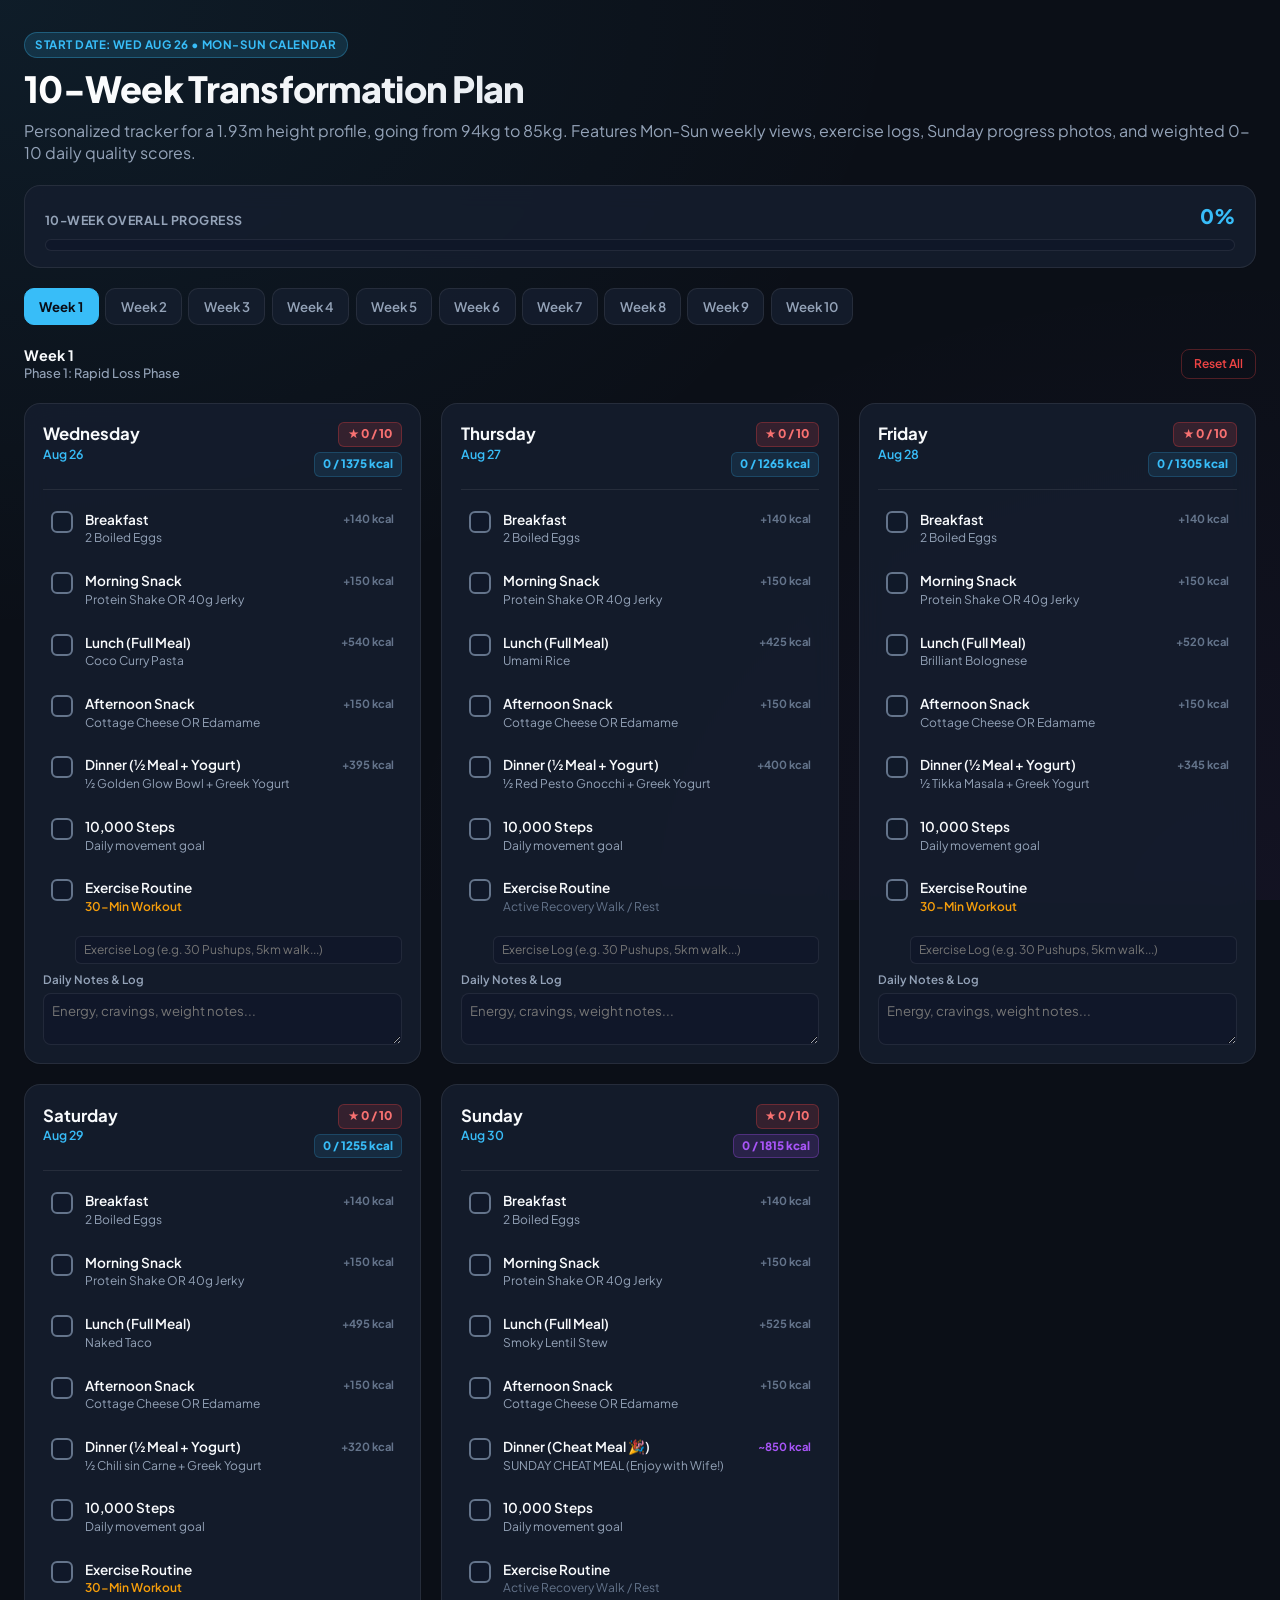
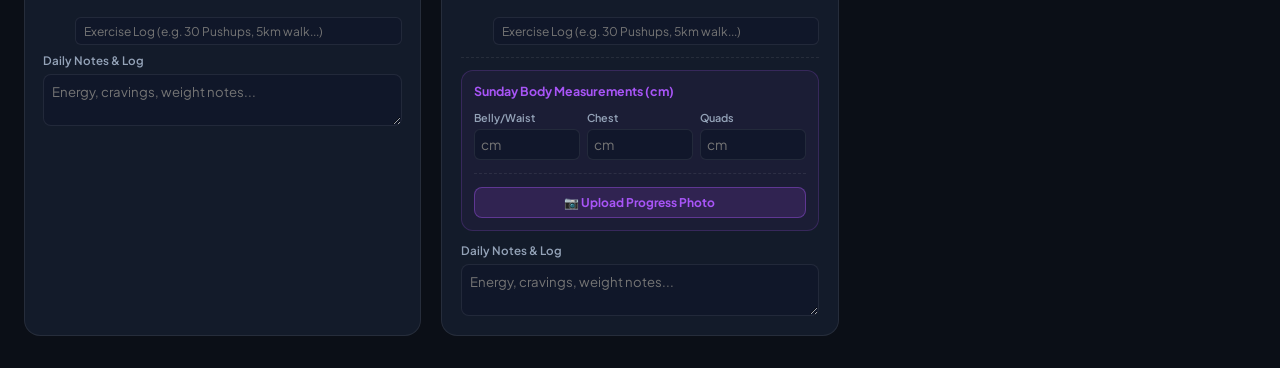
==== index.html @ 67884ec3 "Move height/weight profile from hardcoded copy into meals.json Adds a profile block (height, start w" ====
<!DOCTYPE html>
<html lang="en">
<head>
  <meta charset="UTF-8">
  <meta name="viewport" content="width=device-width, initial-scale=1.0, maximum-scale=1.0, user-scalable=no">
  <meta name="apple-mobile-web-app-capable" content="yes">
  <meta name="apple-mobile-web-app-status-bar-style" content="black-translucent">
  <title>10-Week Transformation Tracker</title>
  <link rel="preconnect" href="https://fonts.googleapis.com">
  <link rel="preconnect" href="https://fonts.gstatic.com" crossorigin>
  <link href="https://fonts.googleapis.com/css2?family=Plus+Jakarta+Sans:wght@400;500;600;700;800&display=swap" rel="stylesheet">
  <link rel="stylesheet" href="styles.css">
</head>
<body>

  <header>
    <div class="brand-badge">Start Date: Wed Aug 26 • Mon-Sun Calendar</div>
    <h1>10-Week Transformation Plan</h1>
    <p class="subtitle" id="app-subtitle">Personalized tracker. Features Mon-Sun weekly views, exercise logs, Sunday progress photos, and weighted 0-10 daily quality scores.</p>
  </header>

  <section class="dashboard-card">
    <div class="progress-header">
      <div class="progress-title">10-Week Overall Progress</div>
      <div class="progress-number" id="overall-percentage">0%</div>
    </div>
    <div class="progress-track">
      <div class="progress-fill" id="overall-bar"></div>
    </div>
  </section>

  <section class="controls-wrapper">
    <div class="week-nav" id="week-buttons-container"></div>
    <div class="action-bar">
      <div class="week-info-tag" id="week-info-title">Week 1 <span>Phase 1: Rapid Loss Phase</span></div>
      <button class="btn-reset" onclick="resetAllData()">Reset All</button>
    </div>
  </section>

  <main class="days-grid" id="days-grid-container"></main>

  <script src="script.js"></script>
</body>
</html>
---- styles.css ----
:root {
  --bg: #0b0f17;
  --card-bg: rgba(22, 30, 46, 0.85);
  --card-border: rgba(255, 255, 255, 0.08);
  --card-border-hover: rgba(56, 189, 248, 0.3);
  --text-main: #f8fafc;
  --text-muted: #94a3b8;
  --text-dim: #64748b;
  --accent: #38bdf8;
  --accent-glow: rgba(56, 189, 248, 0.15);
  --success: #10b981;
  --success-glow: rgba(16, 185, 129, 0.15);
  --warning: #f59e0b;
  --purple: #a855f7;
  --purple-glow: rgba(168, 85, 247, 0.15);
  --font: 'Plus Jakarta Sans', -apple-system, BlinkMacSystemFont, sans-serif;
}

* { 
  box-sizing: border-box; 
  margin: 0; 
  padding: 0; 
  -webkit-tap-highlight-color: transparent; 
}

body {
  background-color: var(--bg);
  background-image: 
    radial-gradient(at 0% 0%, rgba(56, 189, 248, 0.08) 0px, transparent 50%),
    radial-gradient(at 100% 100%, rgba(168, 85, 247, 0.05) 0px, transparent 50%);
  background-attachment: fixed;
  color: var(--text-main);
  font-family: var(--font);
  line-height: 1.4;
  padding: 1rem;
  max-width: 1320px;
  margin: 0 auto;
  min-height: 100vh;
}

header {
  margin-bottom: 1.25rem;
  display: flex;
  flex-direction: column;
  gap: 0.35rem;
}

.brand-badge {
  display: inline-flex;
  align-items: center;
  background: var(--accent-glow);
  border: 1px solid rgba(56, 189, 248, 0.3);
  color: var(--accent);
  padding: 0.25rem 0.65rem;
  border-radius: 9999px;
  font-size: 0.725rem;
  font-weight: 700;
  letter-spacing: 0.04em;
  text-transform: uppercase;
  width: fit-content;
}

h1 {
  font-size: 1.6rem;
  font-weight: 800;
  letter-spacing: -0.02em;
  background: linear-gradient(135deg, #ffffff 0%, #cbd5e1 100%);
  -webkit-background-clip: text;
  -webkit-text-fill-color: transparent;
}

.subtitle { color: var(--text-muted); font-size: 0.85rem; }

.dashboard-card {
  background: var(--card-bg);
  backdrop-filter: blur(12px);
  -webkit-backdrop-filter: blur(12px);
  border: 1px solid var(--card-border);
  border-radius: 16px;
  padding: 1rem 1.25rem;
  margin-bottom: 1.25rem;
}

.progress-header {
  display: flex;
  justify-content: space-between;
  align-items: flex-end;
  margin-bottom: 0.6rem;
}

.progress-title {
  font-size: 0.775rem;
  font-weight: 700;
  color: var(--text-muted);
  text-transform: uppercase;
  letter-spacing: 0.04em;
}

.progress-number { font-size: 1.25rem; font-weight: 800; color: var(--accent); }

.progress-track {
  background: rgba(15, 23, 42, 0.8);
  height: 12px;
  border-radius: 9999px;
  overflow: hidden;
  border: 1px solid var(--card-border);
  padding: 2px;
}

.progress-fill {
  background: linear-gradient(90deg, var(--accent) 0%, var(--success) 100%);
  height: 100%;
  width: 0%;
  border-radius: 9999px;
  transition: width 0.4s cubic-bezier(0.4, 0, 0.2, 1);
}

.controls-wrapper {
  display: flex;
  flex-direction: column;
  gap: 0.85rem;
  margin-bottom: 1.25rem;
}

.week-nav {
  display: flex;
  gap: 0.4rem;
  overflow-x: auto;
  padding-bottom: 0.4rem;
  -webkit-overflow-scrolling: touch;
  scrollbar-width: none;
}

.week-nav::-webkit-scrollbar { display: none; }

.btn-week {
  background: var(--card-bg);
  border: 1px solid var(--card-border);
  color: var(--text-muted);
  padding: 0.55rem 0.9rem;
  border-radius: 10px;
  cursor: pointer;
  font-size: 0.825rem;
  font-weight: 600;
  white-space: nowrap;
  transition: all 0.2s ease;
  font-family: var(--font);
  flex-shrink: 0;
}

.btn-week.active {
  background: var(--accent);
  color: #090d16;
  border-color: var(--accent);
  font-weight: 700;
}

.action-bar {
  display: flex;
  justify-content: space-between;
  align-items: center;
  gap: 0.75rem;
}

.week-info-tag { font-size: 0.9rem; font-weight: 700; color: var(--text-main); }
.week-info-tag span { font-weight: 500; color: var(--text-muted); font-size: 0.8rem; display: block; }

.btn-reset {
  background: transparent;
  border: 1px solid rgba(239, 68, 68, 0.3);
  color: #ef4444;
  padding: 0.4rem 0.75rem;
  border-radius: 8px;
  cursor: pointer;
  font-size: 0.75rem;
  font-weight: 600;
  font-family: var(--font);
  flex-shrink: 0;
}

.days-grid {
  display: grid;
  grid-template-columns: repeat(auto-fill, minmax(320px, 1fr));
  gap: 1.25rem;
}

.day-card {
  background: var(--card-bg);
  backdrop-filter: blur(12px);
  -webkit-backdrop-filter: blur(12px);
  border: 1px solid var(--card-border);
  border-radius: 16px;
  padding: 1.15rem;
  display: flex;
  flex-direction: column;
  justify-content: space-between;
}

.day-card.completed-day {
  border-color: rgba(16, 185, 129, 0.4);
  background: rgba(16, 185, 129, 0.03);
}

.day-header {
  display: flex;
  justify-content: space-between;
  align-items: flex-start;
  padding-bottom: 0.75rem;
  margin-bottom: 0.75rem;
  border-bottom: 1px solid var(--card-border);
}

.day-title { font-size: 1.05rem; font-weight: 700; }
.day-date { font-size: 0.775rem; font-weight: 600; color: var(--accent); }

.header-badges { display: flex; flex-direction: column; align-items: flex-end; gap: 0.3rem; }

.day-badge {
  font-size: 0.7rem;
  font-weight: 700;
  padding: 0.15rem 0.5rem;
  border-radius: 9999px;
  background: rgba(255, 255, 255, 0.05);
  color: var(--text-muted);
  border: 1px solid var(--card-border);
}

.score-pill {
  font-size: 0.75rem;
  font-weight: 800;
  padding: 0.2rem 0.55rem;
  border-radius: 6px;
  display: inline-flex;
  align-items: center;
  gap: 0.25rem;
}

.score-high {
  background: rgba(16, 185, 129, 0.15);
  color: #34d399;
  border: 1px solid rgba(16, 185, 129, 0.3);
}

.score-mid {
  background: rgba(245, 158, 11, 0.15);
  color: #fbbf24;
  border: 1px solid rgba(245, 158, 11, 0.3);
}

.score-low {
  background: rgba(239, 68, 68, 0.15);
  color: #f87171;
  border: 1px solid rgba(239, 68, 68, 0.3);
}

.calorie-pill {
  font-size: 0.725rem;
  font-weight: 800;
  padding: 0.2rem 0.5rem;
  border-radius: 6px;
  background: rgba(56, 189, 248, 0.1);
  color: var(--accent);
  border: 1px solid rgba(56, 189, 248, 0.2);
}

.calorie-pill.cheat {
  background: var(--purple-glow);
  color: var(--purple);
  border-color: rgba(168, 85, 247, 0.3);
}

.checklist { display: flex; flex-direction: column; gap: 0.5rem; }

.check-item {
  display: flex;
  align-items: flex-start;
  gap: 0.75rem;
  padding: 0.5rem;
  border-radius: 10px;
  cursor: pointer;
  min-height: 44px;
}

.check-item:active { background: rgba(255, 255, 255, 0.05); }

.checkbox-custom {
  position: relative;
  width: 22px;
  height: 22px;
  border: 2px solid var(--text-dim);
  border-radius: 6px;
  background: rgba(15, 23, 42, 0.6);
  cursor: pointer;
  margin-top: 1px;
  flex-shrink: 0;
  display: flex;
  align-items: center;
  justify-content: center;
}

.check-item input[type="checkbox"] { position: absolute; opacity: 0; cursor: pointer; height: 0; width: 0; }

.check-item input[type="checkbox"]:checked ~ .checkbox-custom {
  background: var(--success);
  border-color: var(--success);
}

.checkbox-custom::after {
  content: "";
  position: absolute;
  display: none;
  width: 5px;
  height: 9px;
  border: solid #0b0f17;
  border-width: 0 2.5px 2.5px 0;
  transform: rotate(45deg);
  margin-bottom: 2px;
}

.check-item input[type="checkbox"]:checked ~ .checkbox-custom::after { display: block; }
.item-content { flex-grow: 1; }

.item-title {
  font-size: 0.85rem;
  font-weight: 600;
  color: var(--text-main);
  display: flex;
  justify-content: space-between;
  align-items: center;
}

.item-cal { font-size: 0.7rem; color: var(--text-dim); font-weight: 700; }

.check-item input[type="checkbox"]:checked ~ .item-content .item-title {
  color: var(--text-dim);
  text-decoration: line-through;
}

.item-desc { font-size: 0.75rem; color: var(--text-muted); display: block; margin-top: 0.1rem; }

.exercise-comment-box {
  margin-top: 0.25rem;
  margin-left: 2rem;
}

.exercise-comment-box input {
  background: rgba(15, 23, 42, 0.6);
  border: 1px solid var(--card-border);
  border-radius: 6px;
  padding: 0.35rem 0.5rem;
  color: var(--text-main);
  font-size: 0.75rem;
  font-family: var(--font);
  outline: none;
  width: 100%;
}

.exercise-comment-box input:focus { border-color: var(--warning); }

.section-divider { margin: 0.75rem 0; border-top: 1px dashed var(--card-border); }

.sunday-box {
  background: rgba(168, 85, 247, 0.05);
  border: 1px solid rgba(168, 85, 247, 0.2);
  border-radius: 12px;
  padding: 0.75rem;
  margin-bottom: 0.75rem;
  display: flex;
  flex-direction: column;
  gap: 0.6rem;
}

.box-title { font-size: 0.775rem; font-weight: 700; color: var(--purple); }

.measure-grid { display: grid; grid-template-columns: repeat(3, 1fr); gap: 0.4rem; }
.measure-field { display: flex; flex-direction: column; gap: 0.2rem; }
.measure-field label { font-size: 0.675rem; font-weight: 600; color: var(--text-muted); }
.measure-field input {
  background: rgba(15, 23, 42, 0.8);
  border: 1px solid var(--card-border);
  border-radius: 6px;
  padding: 0.4rem;
  color: var(--text-main);
  font-size: 0.85rem;
  font-family: var(--font);
  outline: none;
  width: 100%;
}

.photo-upload-zone {
  display: flex;
  flex-direction: column;
  align-items: center;
  gap: 0.5rem;
}

.photo-preview {
  width: 100%;
  max-height: 180px;
  object-fit: cover;
  border-radius: 8px;
  border: 1px solid var(--card-border);
}

.btn-photo {
  background: rgba(168, 85, 247, 0.15);
  border: 1px solid rgba(168, 85, 247, 0.4);
  color: var(--purple);
  padding: 0.45rem 0.85rem;
  border-radius: 8px;
  font-size: 0.75rem;
  font-weight: 700;
  cursor: pointer;
  display: inline-flex;
  align-items: center;
  gap: 0.4rem;
  font-family: var(--font);
  width: 100%;
  justify-content: center;
}

.btn-remove-photo {
  background: transparent;
  border: none;
  color: #ef4444;
  font-size: 0.7rem;
  cursor: pointer;
  text-decoration: underline;
}

.notes-box { display: flex; flex-direction: column; gap: 0.3rem; margin-top: 0.5rem; }
.notes-box label { font-size: 0.725rem; font-weight: 600; color: var(--text-muted); }
.notes-box textarea {
  background: rgba(15, 23, 42, 0.6);
  border: 1px solid var(--card-border);
  border-radius: 8px;
  padding: 0.5rem;
  color: var(--text-main);
  font-size: 0.825rem;
  font-family: var(--font);
  resize: vertical;
  min-height: 52px;
  outline: none;
}

.workout-tag { color: var(--warning); font-weight: 600; }
.rest-tag { color: var(--text-dim); }
.cheat-tag { color: var(--purple); font-weight: 700; }

@media (min-width: 768px) {
  body { padding: 2rem 1.5rem; }
  h1 { font-size: 2.25rem; }
  .subtitle { font-size: 1rem; }
}
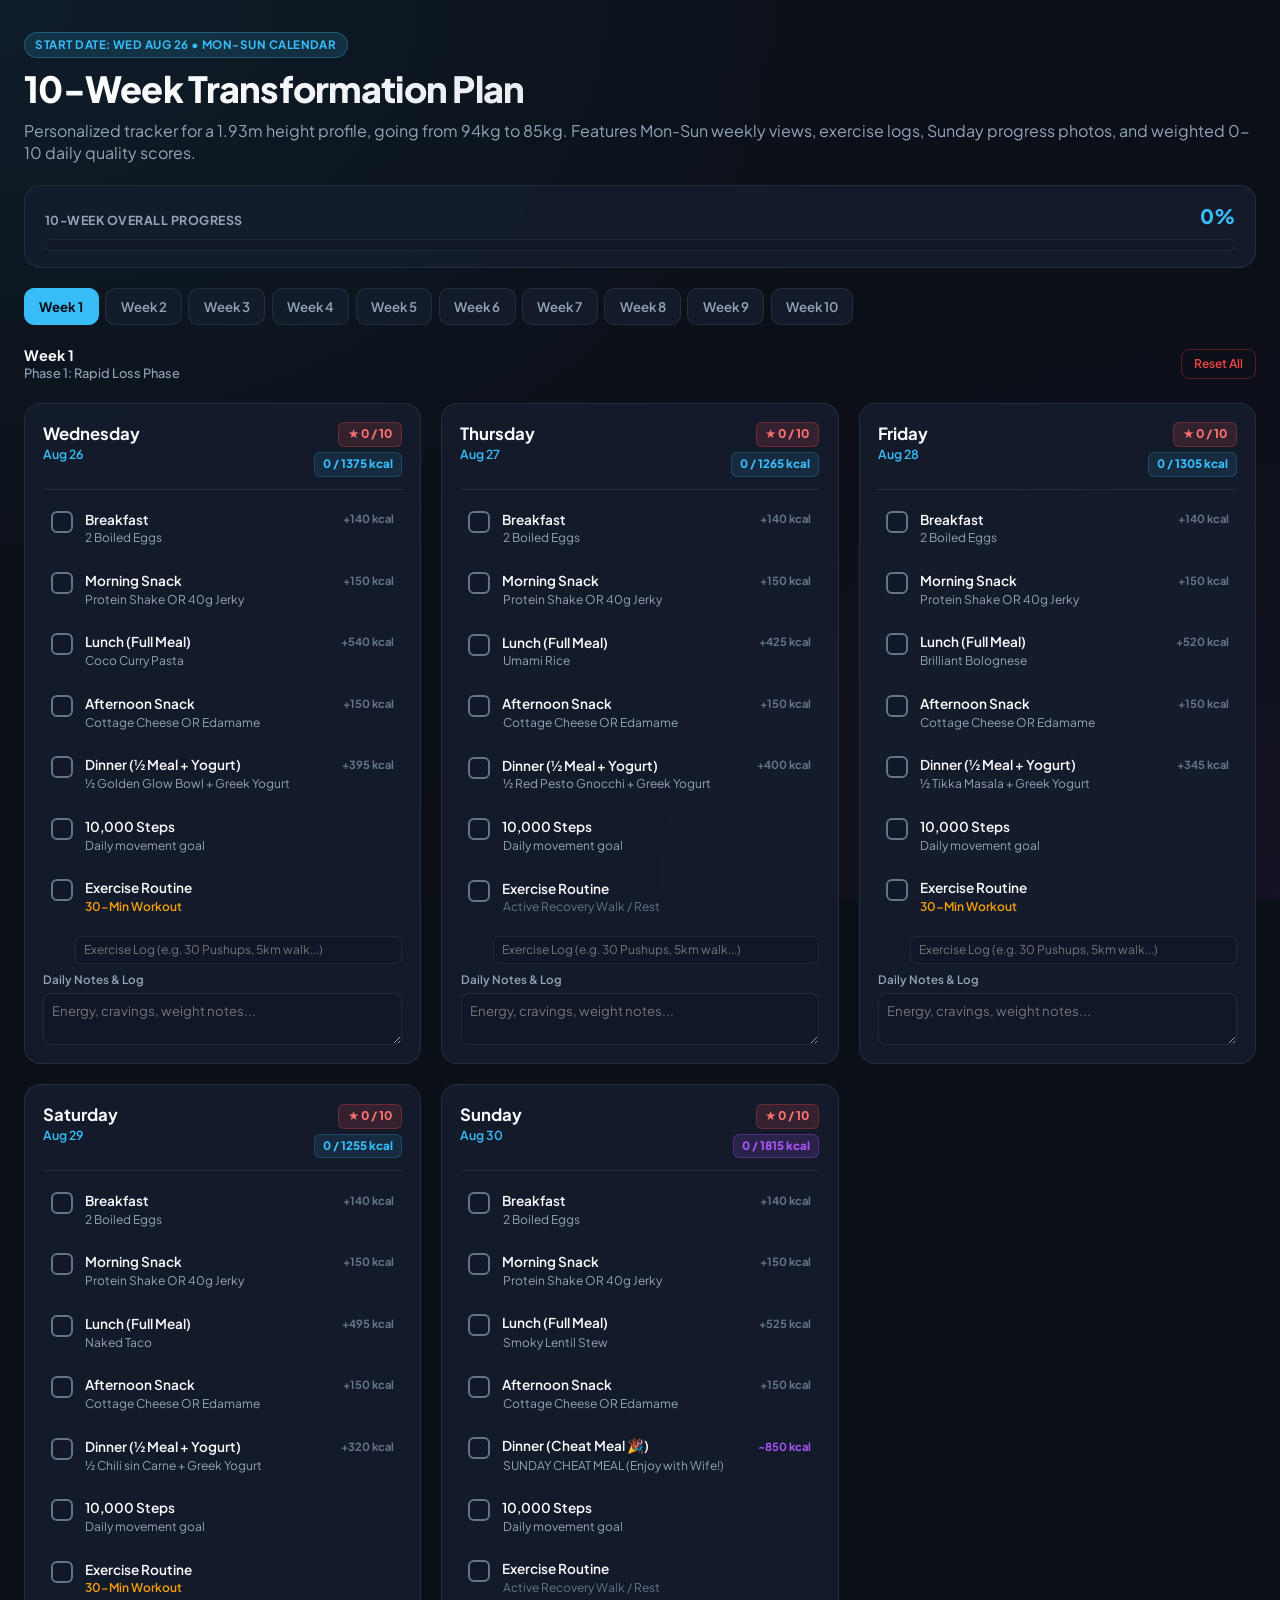
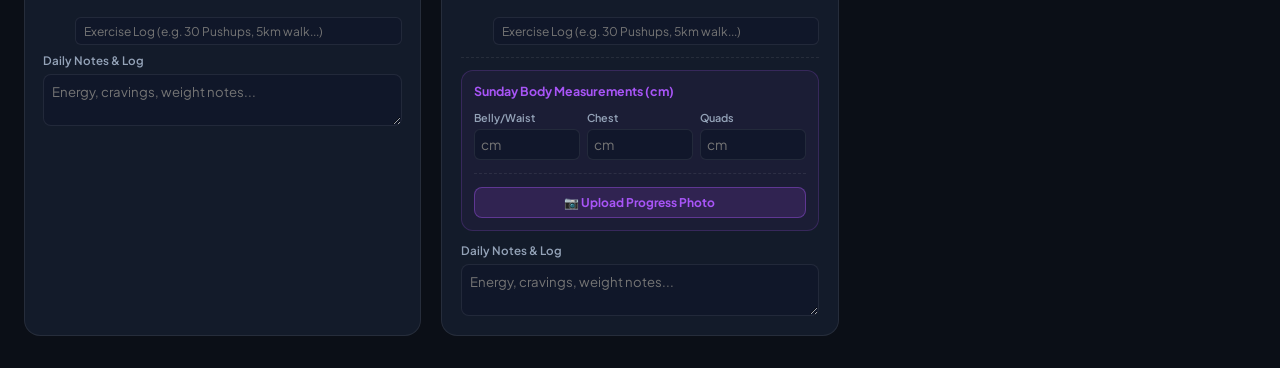
==== commit a7b8a1ad: "Fix daily score cap, silent photo-upload failures, and a11y gaps Daily score: calorie scoring compar" ====
--- a/index.html
+++ b/index.html
@@ -2,7 +2,7 @@
 <html lang="en">
 <head>
   <meta charset="UTF-8">
-  <meta name="viewport" content="width=device-width, initial-scale=1.0, maximum-scale=1.0, user-scalable=no">
+  <meta name="viewport" content="width=device-width, initial-scale=1.0">
   <meta name="apple-mobile-web-app-capable" content="yes">
   <meta name="apple-mobile-web-app-status-bar-style" content="black-translucent">
   <title>10-Week Transformation Tracker</title>
--- a/styles.css
+++ b/styles.css
@@ -215,16 +215,6 @@
 
 .header-badges { display: flex; flex-direction: column; align-items: flex-end; gap: 0.3rem; }
 
-.day-badge {
-  font-size: 0.7rem;
-  font-weight: 700;
-  padding: 0.15rem 0.5rem;
-  border-radius: 9999px;
-  background: rgba(255, 255, 255, 0.05);
-  color: var(--text-muted);
-  border: 1px solid var(--card-border);
-}
-
 .score-pill {
   font-size: 0.75rem;
   font-weight: 800;
@@ -303,6 +293,11 @@
 .check-item input[type="checkbox"]:checked ~ .checkbox-custom {
   background: var(--success);
   border-color: var(--success);
+}
+
+.check-item input[type="checkbox"]:focus-visible ~ .checkbox-custom {
+  outline: 2px solid var(--accent);
+  outline-offset: 2px;
 }
 
 .checkbox-custom::after {
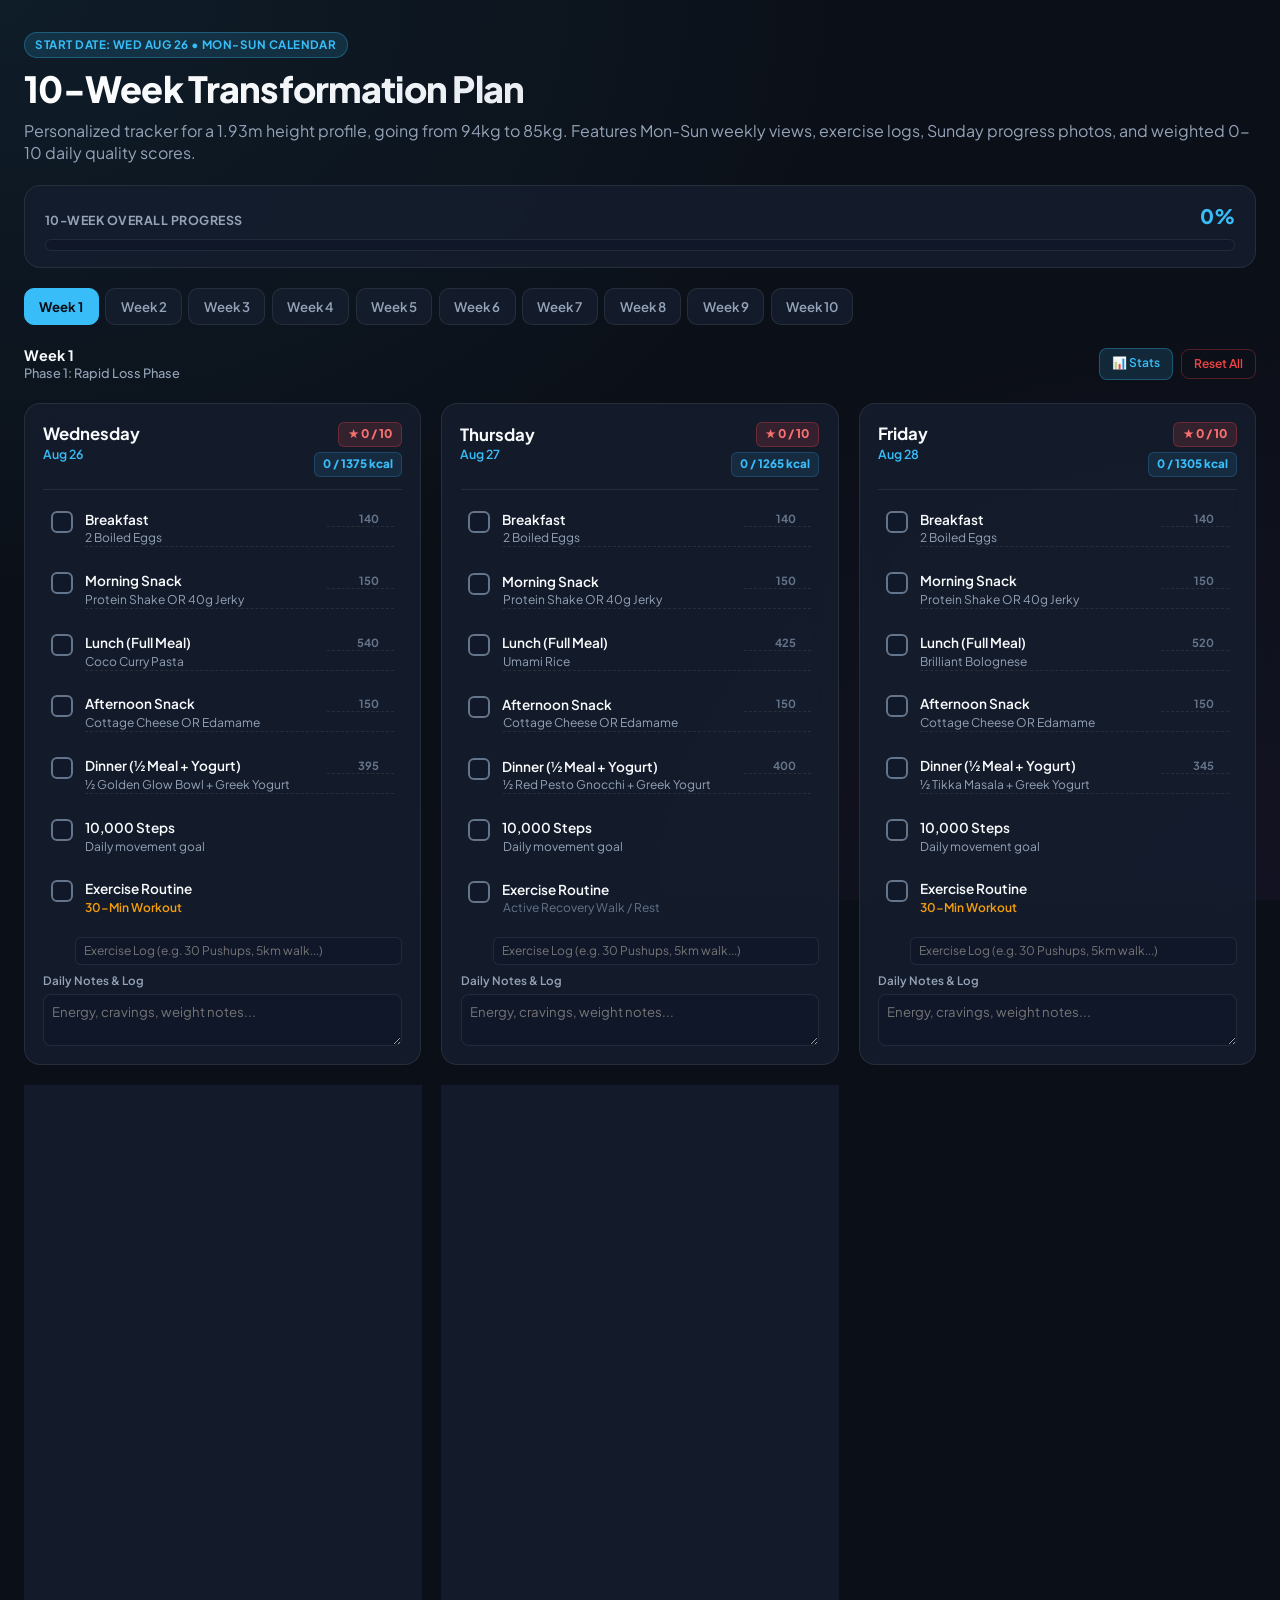
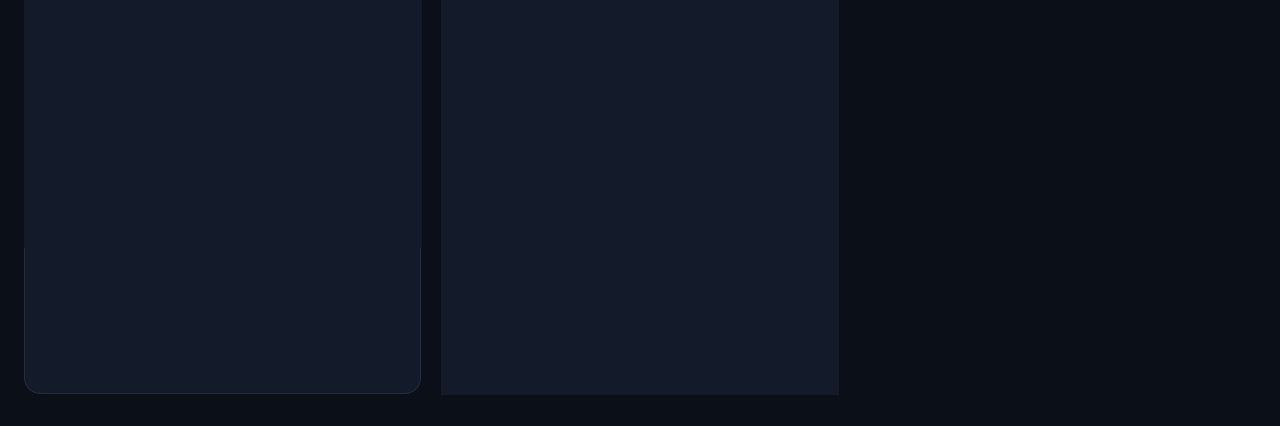
==== commit a99225bc: "Add a stats & charts page, weight tracking, and shared data logic Adds stats.html/stats.js, a dedica" ====
--- a/index.html
+++ b/index.html
@@ -33,12 +33,16 @@
     <div class="week-nav" id="week-buttons-container"></div>
     <div class="action-bar">
       <div class="week-info-tag" id="week-info-title">Week 1 <span>Phase 1: Rapid Loss Phase</span></div>
-      <button class="btn-reset" onclick="resetAllData()">Reset All</button>
+      <div class="action-bar-buttons">
+        <a class="btn-stats" href="stats.html">📊 Stats</a>
+        <button class="btn-reset" onclick="resetAllData()">Reset All</button>
+      </div>
     </div>
   </section>
 
   <main class="days-grid" id="days-grid-container"></main>
 
+  <script src="shared.js"></script>
   <script src="script.js"></script>
 </body>
 </html>
--- a/styles.css
+++ b/styles.css
@@ -165,6 +165,24 @@
 .week-info-tag { font-size: 0.9rem; font-weight: 700; color: var(--text-main); }
 .week-info-tag span { font-weight: 500; color: var(--text-muted); font-size: 0.8rem; display: block; }
 
+.action-bar-buttons { display: flex; align-items: center; gap: 0.5rem; flex-shrink: 0; }
+
+.btn-stats {
+  background: var(--accent-glow);
+  border: 1px solid rgba(56, 189, 248, 0.3);
+  color: var(--accent);
+  padding: 0.4rem 0.75rem;
+  border-radius: 8px;
+  cursor: pointer;
+  font-size: 0.75rem;
+  font-weight: 600;
+  font-family: var(--font);
+  text-decoration: none;
+  display: inline-flex;
+  align-items: center;
+  gap: 0.3rem;
+}
+
 .btn-reset {
   background: transparent;
   border: 1px solid rgba(239, 68, 68, 0.3);
@@ -333,6 +351,43 @@
 
 .item-desc { font-size: 0.75rem; color: var(--text-muted); display: block; margin-top: 0.1rem; }
 
+.item-cal-input,
+.item-desc-input {
+  background: transparent;
+  border: none;
+  border-bottom: 1px dashed var(--card-border);
+  color: inherit;
+  font-family: var(--font);
+  padding: 0 0 1px 0;
+  outline: none;
+  border-radius: 0;
+}
+
+.item-cal-input:focus,
+.item-desc-input:focus {
+  border-bottom-color: var(--accent);
+}
+
+.item-cal-input {
+  width: 4.2rem;
+  flex-shrink: 0;
+  text-align: right;
+  font-size: 0.7rem;
+  font-weight: 700;
+  color: var(--text-dim);
+  -moz-appearance: textfield;
+}
+
+.item-cal-input.cheat-tag { color: var(--purple); }
+
+.item-desc-input {
+  display: block;
+  width: 100%;
+  font-size: 0.75rem;
+  color: var(--text-muted);
+  margin-top: 0.1rem;
+}
+
 .exercise-comment-box {
   margin-top: 0.25rem;
   margin-left: 2rem;
@@ -367,7 +422,7 @@
 
 .box-title { font-size: 0.775rem; font-weight: 700; color: var(--purple); }
 
-.measure-grid { display: grid; grid-template-columns: repeat(3, 1fr); gap: 0.4rem; }
+.measure-grid { display: grid; grid-template-columns: repeat(2, 1fr); gap: 0.4rem; }
 .measure-field { display: flex; flex-direction: column; gap: 0.2rem; }
 .measure-field label { font-size: 0.675rem; font-weight: 600; color: var(--text-muted); }
 .measure-field input {
@@ -442,8 +497,117 @@
 .rest-tag { color: var(--text-dim); }
 .cheat-tag { color: var(--purple); font-weight: 700; }
 
+/* --- Stats page --- */
+
+.btn-back {
+  display: inline-flex;
+  align-items: center;
+  gap: 0.35rem;
+  color: var(--text-muted);
+  text-decoration: none;
+  font-size: 0.8rem;
+  font-weight: 600;
+  margin-bottom: 0.75rem;
+}
+
+.btn-back:hover { color: var(--accent); }
+
+.stats-grid {
+  display: grid;
+  grid-template-columns: repeat(auto-fit, minmax(150px, 1fr));
+  gap: 0.85rem;
+  margin-bottom: 1.25rem;
+}
+
+.stat-card {
+  background: var(--card-bg);
+  backdrop-filter: blur(12px);
+  -webkit-backdrop-filter: blur(12px);
+  border: 1px solid var(--card-border);
+  border-radius: 14px;
+  padding: 0.9rem 1rem;
+}
+
+.stat-label {
+  font-size: 0.7rem;
+  font-weight: 700;
+  color: var(--text-muted);
+  text-transform: uppercase;
+  letter-spacing: 0.04em;
+  margin-bottom: 0.35rem;
+}
+
+.stat-value { font-size: 1.5rem; font-weight: 800; color: var(--text-main); line-height: 1.1; }
+.stat-value.accent { color: var(--accent); }
+.stat-value.success { color: var(--success); }
+.stat-value.purple { color: var(--purple); }
+.stat-value.warning { color: var(--warning); }
+
+.stat-sub { font-size: 0.75rem; color: var(--text-dim); margin-top: 0.25rem; }
+
+.charts-grid {
+  display: grid;
+  grid-template-columns: 1fr;
+  gap: 1.25rem;
+  margin-bottom: 1.25rem;
+}
+
+.chart-card {
+  background: var(--card-bg);
+  backdrop-filter: blur(12px);
+  -webkit-backdrop-filter: blur(12px);
+  border: 1px solid var(--card-border);
+  border-radius: 16px;
+  padding: 1.15rem;
+}
+
+.chart-card-title {
+  font-size: 0.9rem;
+  font-weight: 700;
+  color: var(--text-main);
+  margin-bottom: 0.15rem;
+}
+
+.chart-card-subtitle {
+  font-size: 0.75rem;
+  color: var(--text-muted);
+  margin-bottom: 0.9rem;
+}
+
+.chart-canvas-wrap { position: relative; height: 260px; }
+
+.empty-state {
+  color: var(--text-dim);
+  font-size: 0.8rem;
+  text-align: center;
+  padding: 2rem 1rem;
+}
+
+.photo-timeline {
+  display: flex;
+  gap: 0.6rem;
+  overflow-x: auto;
+  padding-bottom: 0.4rem;
+  -webkit-overflow-scrolling: touch;
+}
+
+.photo-timeline-item { flex-shrink: 0; width: 110px; text-align: center; }
+
+.photo-timeline-item img {
+  width: 110px;
+  height: 130px;
+  object-fit: cover;
+  border-radius: 10px;
+  border: 1px solid var(--card-border);
+  display: block;
+}
+
+.photo-timeline-caption { font-size: 0.7rem; color: var(--text-muted); margin-top: 0.3rem; }
+
 @media (min-width: 768px) {
   body { padding: 2rem 1.5rem; }
   h1 { font-size: 2.25rem; }
   .subtitle { font-size: 1rem; }
+  .charts-grid { grid-template-columns: repeat(2, 1fr); }
+  .charts-grid .chart-card.full-width { grid-column: 1 / -1; }
 }
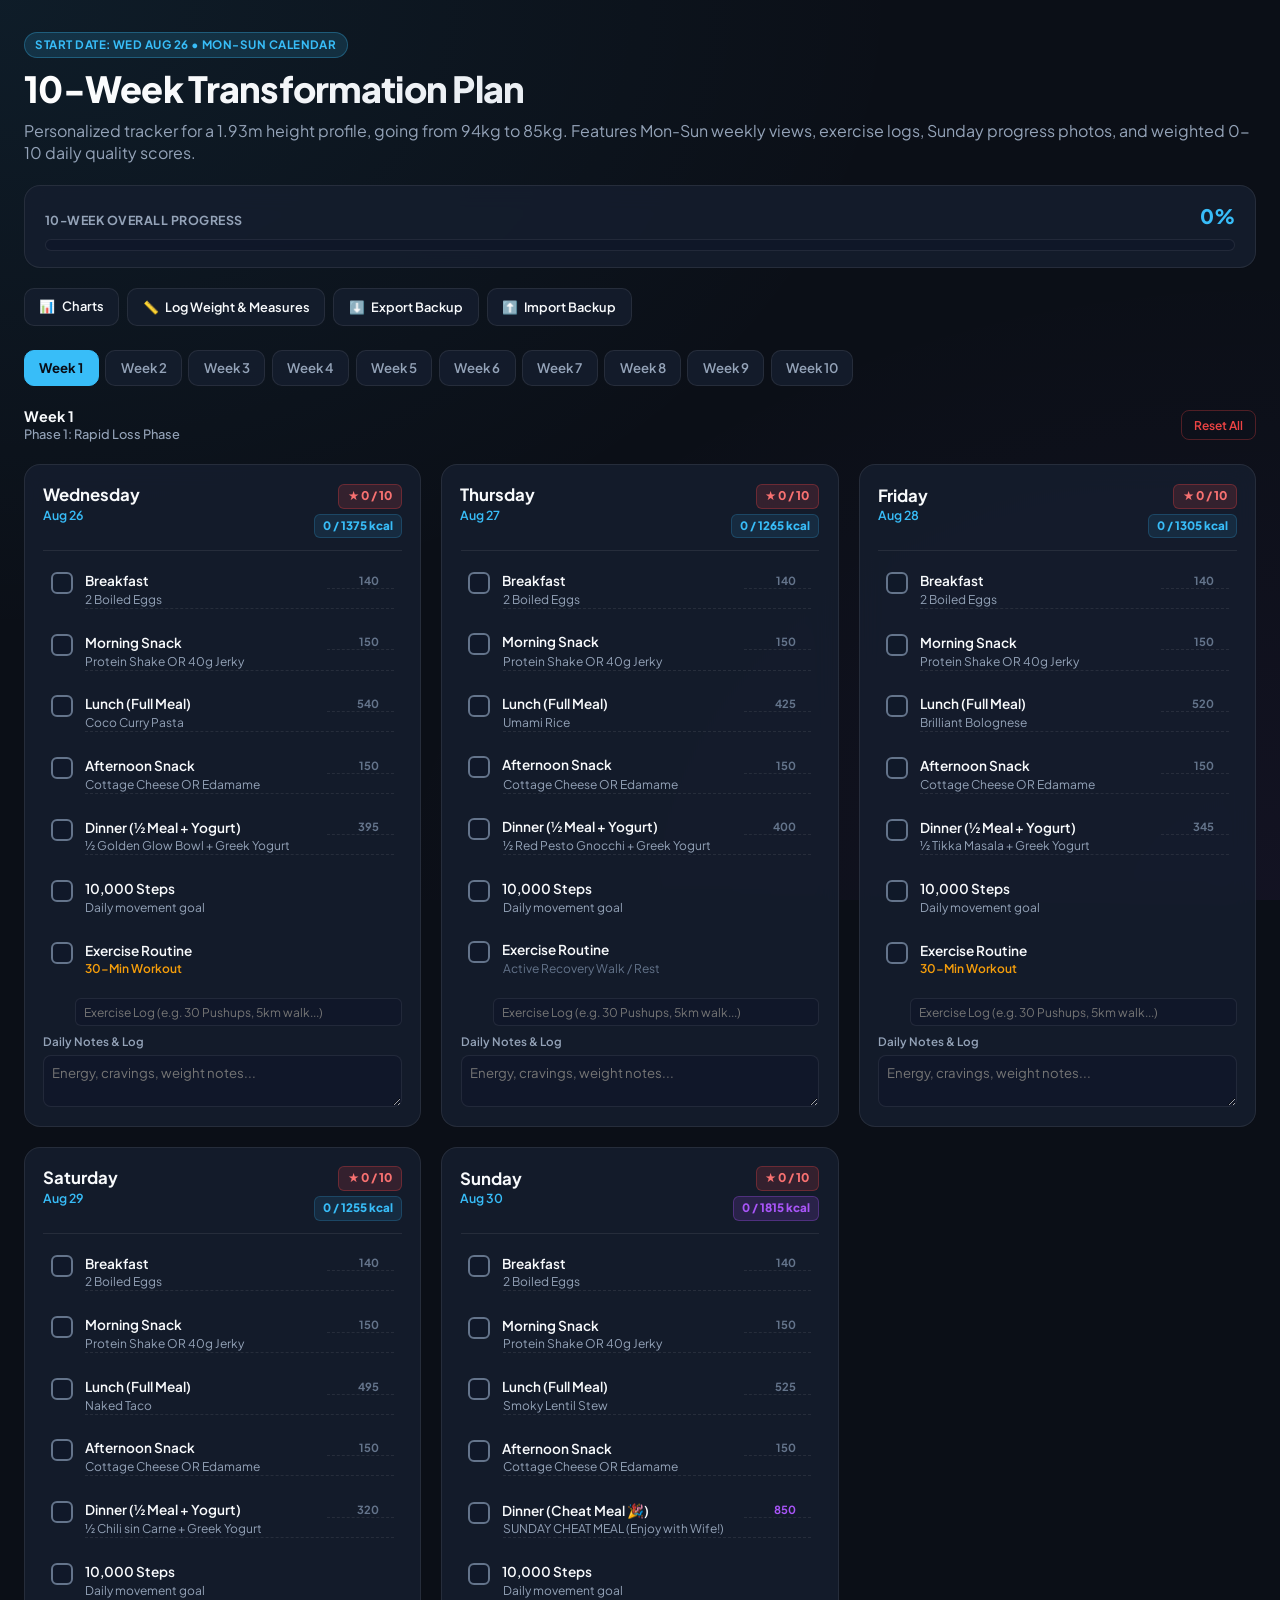
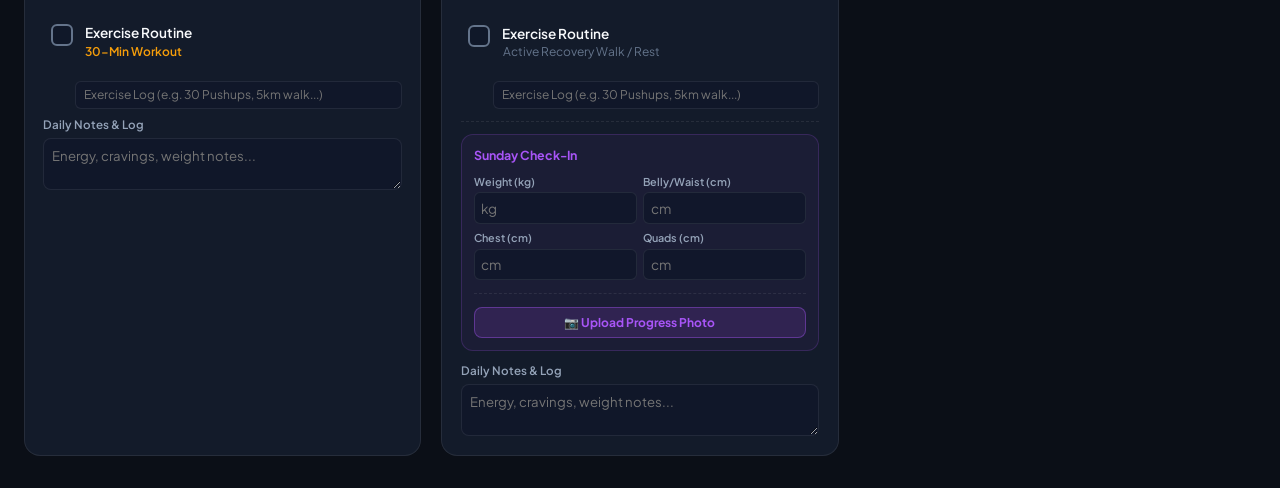
==== commit b6f01995: "Add backup export/import, quick actions, and confirm modals Adds a reusable in-app modal system (con" ====
--- a/index.html
+++ b/index.html
@@ -29,19 +29,28 @@
     </div>
   </section>
 
+  <section class="quick-actions">
+    <a class="qa-btn" href="stats.html">📊<span>Charts</span></a>
+    <button class="qa-btn" onclick="openLogEntryModal()">📏<span>Log Weight & Measures</span></button>
+    <button class="qa-btn" onclick="exportData()">⬇️<span>Export Backup</span></button>
+    <button class="qa-btn" onclick="triggerImport()">⬆️<span>Import Backup</span></button>
+    <input type="file" id="import-file-input" accept="application/json" style="display:none" onchange="onImportFileSelected(this)">
+  </section>
+
   <section class="controls-wrapper">
     <div class="week-nav" id="week-buttons-container"></div>
     <div class="action-bar">
       <div class="week-info-tag" id="week-info-title">Week 1 <span>Phase 1: Rapid Loss Phase</span></div>
-      <div class="action-bar-buttons">
-        <a class="btn-stats" href="stats.html">📊 Stats</a>
-        <button class="btn-reset" onclick="resetAllData()">Reset All</button>
-      </div>
+      <button class="btn-reset" onclick="resetAllData()">Reset All</button>
     </div>
   </section>
 
   <main class="days-grid" id="days-grid-container"></main>
 
+  <div class="modal-overlay" id="modal-overlay" hidden onclick="if(event.target===this) closeModal()">
+    <div class="modal-box" id="modal-box"></div>
+  </div>
+
   <script src="shared.js"></script>
   <script src="script.js"></script>
 </body>
--- a/styles.css
+++ b/styles.css
@@ -115,6 +115,38 @@
   transition: width 0.4s cubic-bezier(0.4, 0, 0.2, 1);
 }
 
+.quick-actions {
+  display: flex;
+  gap: 0.5rem;
+  overflow-x: auto;
+  padding-bottom: 0.25rem;
+  margin-bottom: 1.25rem;
+  -webkit-overflow-scrolling: touch;
+  scrollbar-width: none;
+}
+
+.quick-actions::-webkit-scrollbar { display: none; }
+
+.qa-btn {
+  display: inline-flex;
+  align-items: center;
+  gap: 0.4rem;
+  background: var(--card-bg);
+  border: 1px solid var(--card-border);
+  color: var(--text-main);
+  padding: 0.55rem 0.9rem;
+  border-radius: 10px;
+  font-size: 0.8rem;
+  font-weight: 600;
+  font-family: var(--font);
+  cursor: pointer;
+  text-decoration: none;
+  white-space: nowrap;
+  flex-shrink: 0;
+}
+
+.qa-btn:hover { border-color: var(--card-border-hover); }
+
 .controls-wrapper {
   display: flex;
   flex-direction: column;
@@ -164,24 +196,6 @@
 
 .week-info-tag { font-size: 0.9rem; font-weight: 700; color: var(--text-main); }
 .week-info-tag span { font-weight: 500; color: var(--text-muted); font-size: 0.8rem; display: block; }
-
-.action-bar-buttons { display: flex; align-items: center; gap: 0.5rem; flex-shrink: 0; }
-
-.btn-stats {
-  background: var(--accent-glow);
-  border: 1px solid rgba(56, 189, 248, 0.3);
-  color: var(--accent);
-  padding: 0.4rem 0.75rem;
-  border-radius: 8px;
-  cursor: pointer;
-  font-size: 0.75rem;
-  font-weight: 600;
-  font-family: var(--font);
-  text-decoration: none;
-  display: inline-flex;
-  align-items: center;
-  gap: 0.3rem;
-}
 
 .btn-reset {
   background: transparent;
@@ -604,6 +618,84 @@
 
 .photo-timeline-caption { font-size: 0.7rem; color: var(--text-muted); margin-top: 0.3rem; }
 
+/* --- Modal --- */
+
+.modal-overlay {
+  position: fixed;
+  inset: 0;
+  background: rgba(0, 0, 0, 0.6);
+  backdrop-filter: blur(4px);
+  -webkit-backdrop-filter: blur(4px);
+  display: flex;
+  align-items: center;
+  justify-content: center;
+  padding: 1rem;
+  z-index: 1000;
+}
+
+.modal-overlay[hidden] { display: none; }
+
+.modal-box {
+  background: var(--card-bg);
+  backdrop-filter: blur(12px);
+  -webkit-backdrop-filter: blur(12px);
+  border: 1px solid var(--card-border);
+  border-radius: 16px;
+  padding: 1.25rem;
+  width: 100%;
+  max-width: 420px;
+  max-height: 90vh;
+  overflow-y: auto;
+}
+
+.modal-title { font-size: 1.05rem; font-weight: 800; margin-bottom: 0.5rem; }
+.modal-message { font-size: 0.85rem; color: var(--text-muted); line-height: 1.5; margin-bottom: 1rem; }
+
+.modal-field-row { display: grid; grid-template-columns: 1fr 1fr; gap: 0.6rem; margin-bottom: 0.75rem; }
+.modal-field { display: flex; flex-direction: column; gap: 0.3rem; }
+.modal-field label { font-size: 0.7rem; font-weight: 600; color: var(--text-muted); }
+
+.modal-field input,
+.modal-field select {
+  background: rgba(15, 23, 42, 0.8);
+  border: 1px solid var(--card-border);
+  border-radius: 8px;
+  padding: 0.5rem 0.6rem;
+  color: var(--text-main);
+  font-size: 0.85rem;
+  font-family: var(--font);
+  outline: none;
+  width: 100%;
+}
+
+.modal-actions { display: flex; justify-content: flex-end; gap: 0.6rem; margin-top: 1rem; }
+
+.btn-modal-cancel {
+  background: transparent;
+  border: 1px solid var(--card-border);
+  color: var(--text-muted);
+  padding: 0.5rem 1rem;
+  border-radius: 8px;
+  cursor: pointer;
+  font-weight: 600;
+  font-family: var(--font);
+  font-size: 0.85rem;
+}
+
+.btn-modal-confirm {
+  background: var(--accent);
+  border: none;
+  color: #090d16;
+  padding: 0.5rem 1rem;
+  border-radius: 8px;
+  cursor: pointer;
+  font-weight: 700;
+  font-family: var(--font);
+  font-size: 0.85rem;
+}
+
+.btn-modal-confirm.btn-modal-danger { background: #ef4444; color: #fff; }
+
 @media (min-width: 768px) {
   body { padding: 2rem 1.5rem; }
   h1 { font-size: 2.25rem; }
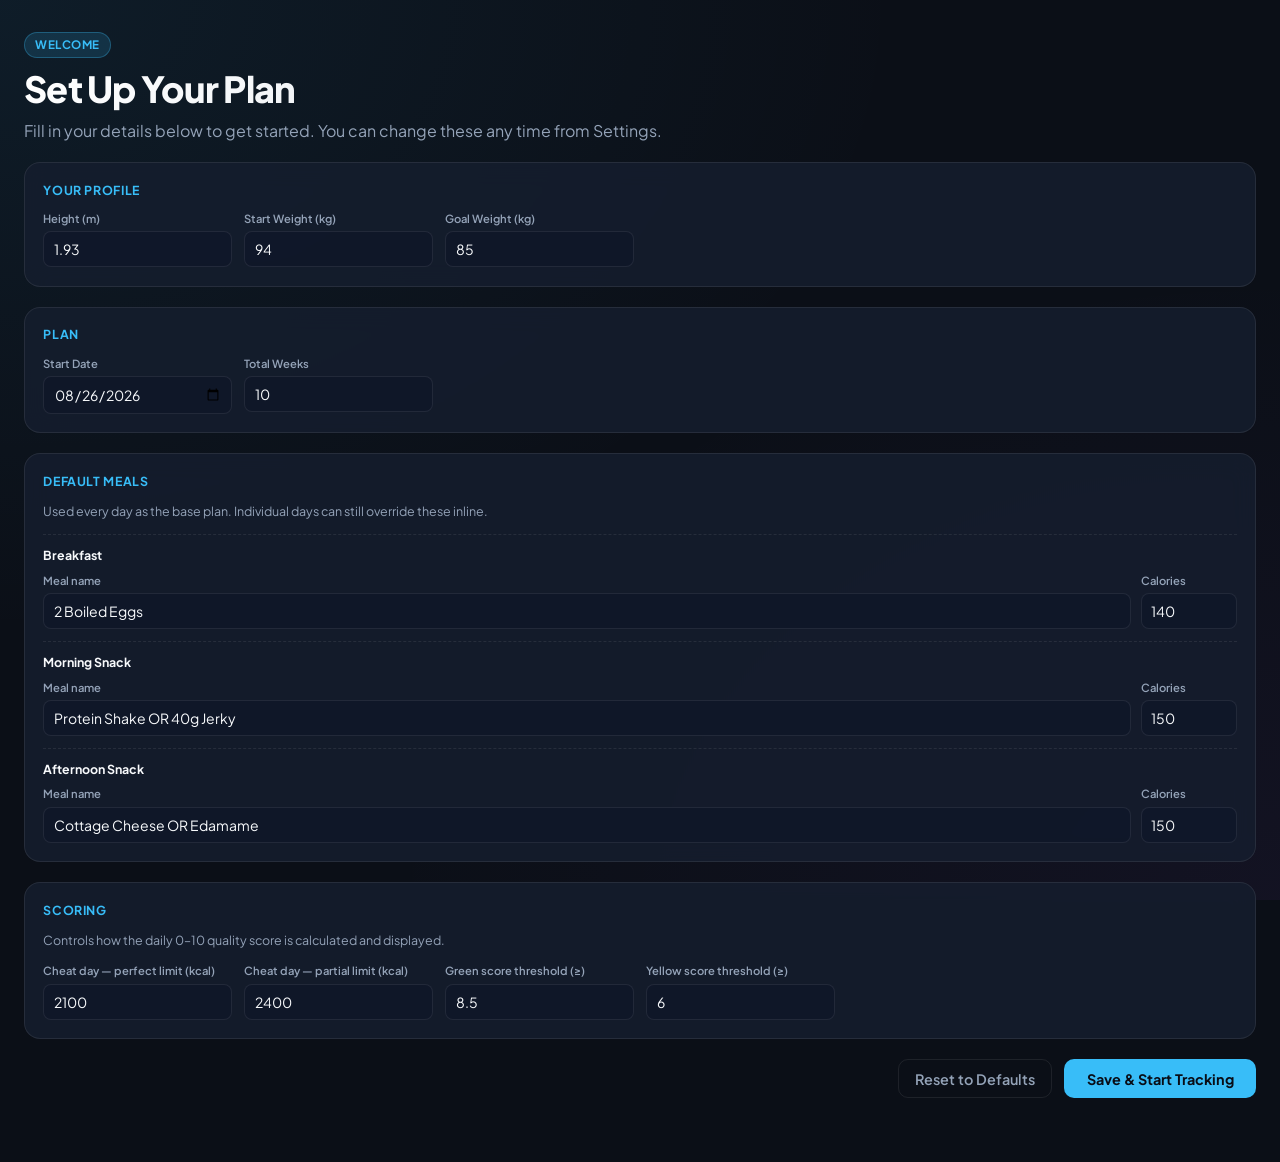
==== commit 934a7dc1: "Valid HTML and   Add config page with first-run setup and configurable plan variables - Adds a confi" ====
--- a/index.html
+++ b/index.html
@@ -10,16 +10,22 @@
   <link rel="preconnect" href="https://fonts.gstatic.com" crossorigin>
   <link href="https://fonts.googleapis.com/css2?family=Plus+Jakarta+Sans:wght@400;500;600;700;800&display=swap" rel="stylesheet">
   <link rel="stylesheet" href="styles.css">
+  <script>
+    if (!localStorage.getItem('weightLossTrackerConfig')) {
+      location.replace('config.html');
+    }
+  </script>
 </head>
 <body>
 
   <header>
-    <div class="brand-badge">Start Date: Wed Aug 26 • Mon-Sun Calendar</div>
+    <div class="brand-badge">Loading…</div>
     <h1>10-Week Transformation Plan</h1>
     <p class="subtitle" id="app-subtitle">Personalized tracker. Features Mon-Sun weekly views, exercise logs, Sunday progress photos, and weighted 0-10 daily quality scores.</p>
   </header>
 
-  <section class="dashboard-card">
+  <section class="dashboard-card" id="overall-progress">
+    <h2 class="visually-hidden">Overall Progress</h2>
     <div class="progress-header">
       <div class="progress-title">10-Week Overall Progress</div>
       <div class="progress-number" id="overall-percentage">0%</div>
@@ -29,15 +35,18 @@
     </div>
   </section>
 
-  <section class="quick-actions">
+  <section class="quick-actions" id="quick-actions">
+    <h2 class="visually-hidden">Quick Actions</h2>
     <a class="qa-btn" href="stats.html">📊<span>Charts</span></a>
+    <a class="qa-btn" href="config.html">⚙️<span>Settings</span></a>
     <button class="qa-btn" onclick="openLogEntryModal()">📏<span>Log Weight & Measures</span></button>
     <button class="qa-btn" onclick="exportData()">⬇️<span>Export Backup</span></button>
     <button class="qa-btn" onclick="triggerImport()">⬆️<span>Import Backup</span></button>
     <input type="file" id="import-file-input" accept="application/json" style="display:none" onchange="onImportFileSelected(this)">
   </section>
 
-  <section class="controls-wrapper">
+  <section class="controls-wrapper" id="week-controls">
+    <h2 class="visually-hidden">Week Controls</h2>
     <div class="week-nav" id="week-buttons-container"></div>
     <div class="action-bar">
       <div class="week-info-tag" id="week-info-title">Week 1 <span>Phase 1: Rapid Loss Phase</span></div>
--- a/styles.css
+++ b/styles.css
@@ -16,11 +16,23 @@
   --font: 'Plus Jakarta Sans', -apple-system, BlinkMacSystemFont, sans-serif;
 }
 
-* { 
-  box-sizing: border-box; 
-  margin: 0; 
-  padding: 0; 
-  -webkit-tap-highlight-color: transparent; 
+* {
+  box-sizing: border-box;
+  margin: 0;
+  padding: 0;
+  -webkit-tap-highlight-color: transparent;
+}
+
+.visually-hidden {
+  position: absolute;
+  width: 1px;
+  height: 1px;
+  padding: 0;
+  margin: -1px;
+  overflow: hidden;
+  clip: rect(0, 0, 0, 0);
+  white-space: nowrap;
+  border: 0;
 }
 
 body {
@@ -696,6 +708,133 @@
 
 .btn-modal-confirm.btn-modal-danger { background: #ef4444; color: #fff; }
 
+/* --- Config page --- */
+
+.cfg-section {
+  background: var(--card-bg);
+  backdrop-filter: blur(12px);
+  -webkit-backdrop-filter: blur(12px);
+  border: 1px solid var(--card-border);
+  border-radius: 16px;
+  padding: 1.15rem;
+  margin-bottom: 1.25rem;
+}
+
+.cfg-section-title {
+  font-size: 0.775rem;
+  font-weight: 700;
+  color: var(--accent);
+  text-transform: uppercase;
+  letter-spacing: 0.05em;
+  margin-bottom: 0.75rem;
+}
+
+.cfg-section-desc {
+  font-size: 0.78rem;
+  color: var(--text-muted);
+  margin-bottom: 0.85rem;
+  line-height: 1.5;
+}
+
+.cfg-grid {
+  display: grid;
+  grid-template-columns: repeat(auto-fill, minmax(180px, 1fr));
+  gap: 0.75rem;
+}
+
+.cfg-field {
+  display: flex;
+  flex-direction: column;
+  gap: 0.3rem;
+}
+
+.cfg-field label {
+  font-size: 0.7rem;
+  font-weight: 600;
+  color: var(--text-muted);
+}
+
+.cfg-field input {
+  background: rgba(15, 23, 42, 0.8);
+  border: 1px solid var(--card-border);
+  border-radius: 8px;
+  padding: 0.5rem 0.6rem;
+  color: var(--text-main);
+  font-size: 0.875rem;
+  font-family: var(--font);
+  outline: none;
+  width: 100%;
+}
+
+.cfg-field input:focus { border-color: var(--accent); }
+
+.cfg-meal-row {
+  border-top: 1px dashed var(--card-border);
+  padding-top: 0.75rem;
+  margin-top: 0.75rem;
+}
+
+.cfg-meal-row:first-of-type { border-top: none; margin-top: 0; padding-top: 0; }
+
+.cfg-meal-label {
+  font-size: 0.775rem;
+  font-weight: 700;
+  color: var(--text-main);
+  margin-bottom: 0.5rem;
+}
+
+.cfg-meal-fields {
+  display: flex;
+  gap: 0.6rem;
+  align-items: flex-end;
+}
+
+.cfg-field-grow { flex: 1; }
+
+.cfg-field-cal { width: 6rem; flex-shrink: 0; }
+
+.cfg-actions {
+  display: flex;
+  justify-content: flex-end;
+  gap: 0.75rem;
+  margin-bottom: 2rem;
+}
+
+.btn-cfg-save {
+  background: var(--accent);
+  border: none;
+  color: #090d16;
+  padding: 0.6rem 1.4rem;
+  border-radius: 10px;
+  cursor: pointer;
+  font-weight: 700;
+  font-family: var(--font);
+  font-size: 0.9rem;
+}
+
+.btn-cfg-reset {
+  background: transparent;
+  border: 1px solid var(--card-border);
+  color: var(--text-muted);
+  padding: 0.6rem 1rem;
+  border-radius: 10px;
+  cursor: pointer;
+  font-weight: 600;
+  font-family: var(--font);
+  font-size: 0.9rem;
+}
+
+.cfg-toast {
+  background: var(--success);
+  color: #0b0f17;
+  font-size: 0.825rem;
+  font-weight: 700;
+  padding: 0.55rem 1rem;
+  border-radius: 8px;
+  margin-bottom: 0.75rem;
+  text-align: center;
+}
+
 @media (min-width: 768px) {
   body { padding: 2rem 1.5rem; }
   h1 { font-size: 2.25rem; }
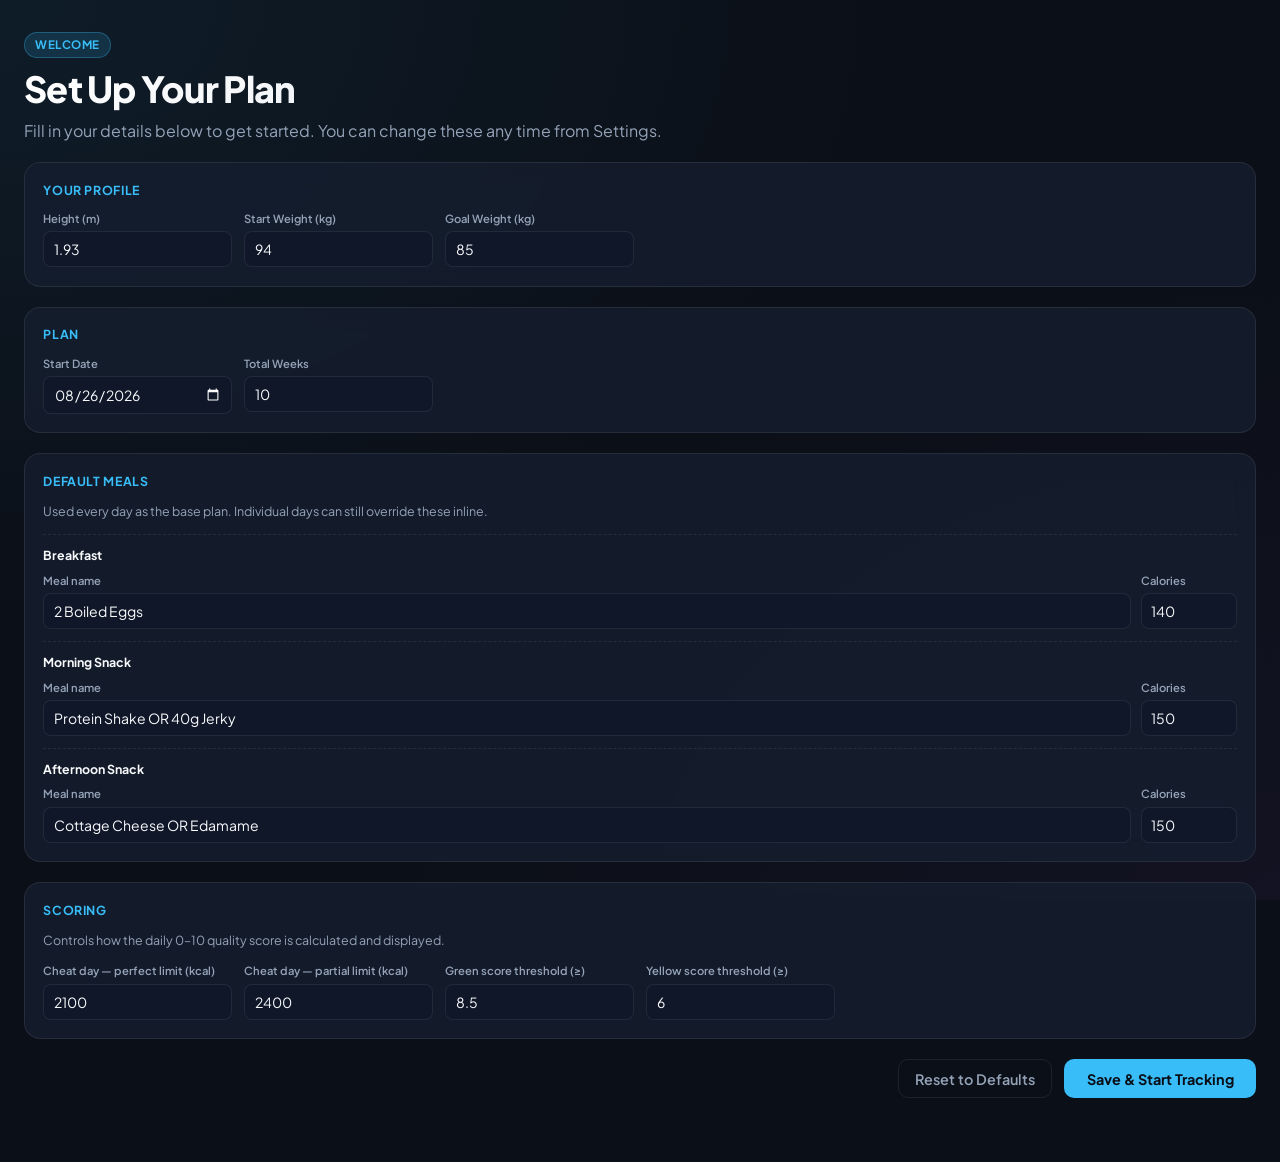
==== commit 175a932c: "Reorganize JS and CSS into js/ and css/ folders Moves script.js, shared.js, stats.js, and config.js " ====
--- a/index.html
+++ b/index.html
@@ -9,7 +9,8 @@
   <link rel="preconnect" href="https://fonts.googleapis.com">
   <link rel="preconnect" href="https://fonts.gstatic.com" crossorigin>
   <link href="https://fonts.googleapis.com/css2?family=Plus+Jakarta+Sans:wght@400;500;600;700;800&display=swap" rel="stylesheet">
-  <link rel="stylesheet" href="styles.css">
+  <link rel="icon" href="favicon.svg" type="image/svg+xml">
+  <link rel="stylesheet" href="css/styles.css">
   <script>
     if (!localStorage.getItem('weightLossTrackerConfig')) {
       location.replace('config.html');
@@ -60,7 +61,7 @@
     <div class="modal-box" id="modal-box"></div>
   </div>
 
-  <script src="shared.js"></script>
-  <script src="script.js"></script>
+  <script src="js/shared.js"></script>
+  <script src="js/script.js"></script>
 </body>
 </html>
--- a/css/styles.css
+++ b/css/styles.css
@@ -0,0 +1,845 @@
+:root {
+  --bg: #0b0f17;
+  --card-bg: rgba(22, 30, 46, 0.85);
+  --card-border: rgba(255, 255, 255, 0.08);
+  --card-border-hover: rgba(56, 189, 248, 0.3);
+  --text-main: #f8fafc;
+  --text-muted: #94a3b8;
+  --text-dim: #64748b;
+  --accent: #38bdf8;
+  --accent-glow: rgba(56, 189, 248, 0.15);
+  --success: #10b981;
+  --success-glow: rgba(16, 185, 129, 0.15);
+  --warning: #f59e0b;
+  --purple: #a855f7;
+  --purple-glow: rgba(168, 85, 247, 0.15);
+  --font: 'Plus Jakarta Sans', -apple-system, BlinkMacSystemFont, sans-serif;
+  color-scheme: dark;
+}
+
+* {
+  box-sizing: border-box;
+  margin: 0;
+  padding: 0;
+  -webkit-tap-highlight-color: transparent;
+}
+
+.visually-hidden {
+  position: absolute;
+  width: 1px;
+  height: 1px;
+  padding: 0;
+  margin: -1px;
+  overflow: hidden;
+  clip: rect(0, 0, 0, 0);
+  white-space: nowrap;
+  border: 0;
+}
+
+body {
+  background-color: var(--bg);
+  background-image: 
+    radial-gradient(at 0% 0%, rgba(56, 189, 248, 0.08) 0px, transparent 50%),
+    radial-gradient(at 100% 100%, rgba(168, 85, 247, 0.05) 0px, transparent 50%);
+  background-attachment: fixed;
+  color: var(--text-main);
+  font-family: var(--font);
+  line-height: 1.4;
+  padding: 1rem;
+  max-width: 1320px;
+  margin: 0 auto;
+  min-height: 100vh;
+}
+
+header {
+  margin-bottom: 1.25rem;
+  display: flex;
+  flex-direction: column;
+  gap: 0.35rem;
+}
+
+.brand-badge {
+  display: inline-flex;
+  align-items: center;
+  background: var(--accent-glow);
+  border: 1px solid rgba(56, 189, 248, 0.3);
+  color: var(--accent);
+  padding: 0.25rem 0.65rem;
+  border-radius: 9999px;
+  font-size: 0.725rem;
+  font-weight: 700;
+  letter-spacing: 0.04em;
+  text-transform: uppercase;
+  width: fit-content;
+}
+
+h1 {
+  font-size: 1.6rem;
+  font-weight: 800;
+  letter-spacing: -0.02em;
+  background: linear-gradient(135deg, #ffffff 0%, #cbd5e1 100%);
+  -webkit-background-clip: text;
+  -webkit-text-fill-color: transparent;
+}
+
+.subtitle { color: var(--text-muted); font-size: 0.85rem; }
+
+.dashboard-card {
+  background: var(--card-bg);
+  backdrop-filter: blur(12px);
+  -webkit-backdrop-filter: blur(12px);
+  border: 1px solid var(--card-border);
+  border-radius: 16px;
+  padding: 1rem 1.25rem;
+  margin-bottom: 1.25rem;
+}
+
+.progress-header {
+  display: flex;
+  justify-content: space-between;
+  align-items: flex-end;
+  margin-bottom: 0.6rem;
+}
+
+.progress-title {
+  font-size: 0.775rem;
+  font-weight: 700;
+  color: var(--text-muted);
+  text-transform: uppercase;
+  letter-spacing: 0.04em;
+}
+
+.progress-number { font-size: 1.25rem; font-weight: 800; color: var(--accent); }
+
+.progress-track {
+  background: rgba(15, 23, 42, 0.8);
+  height: 12px;
+  border-radius: 9999px;
+  overflow: hidden;
+  border: 1px solid var(--card-border);
+  padding: 2px;
+}
+
+.progress-fill {
+  background: linear-gradient(90deg, var(--accent) 0%, var(--success) 100%);
+  height: 100%;
+  width: 0%;
+  border-radius: 9999px;
+  transition: width 0.4s cubic-bezier(0.4, 0, 0.2, 1);
+}
+
+.quick-actions {
+  display: flex;
+  gap: 0.5rem;
+  overflow-x: auto;
+  padding-bottom: 0.25rem;
+  margin-bottom: 1.25rem;
+  -webkit-overflow-scrolling: touch;
+  scrollbar-width: none;
+}
+
+.quick-actions::-webkit-scrollbar { display: none; }
+
+.qa-btn {
+  display: inline-flex;
+  align-items: center;
+  gap: 0.4rem;
+  background: var(--card-bg);
+  border: 1px solid var(--card-border);
+  color: var(--text-main);
+  padding: 0.55rem 0.9rem;
+  border-radius: 10px;
+  font-size: 0.8rem;
+  font-weight: 600;
+  font-family: var(--font);
+  cursor: pointer;
+  text-decoration: none;
+  white-space: nowrap;
+  flex-shrink: 0;
+}
+
+.qa-btn:hover { border-color: var(--card-border-hover); }
+
+.controls-wrapper {
+  display: flex;
+  flex-direction: column;
+  gap: 0.85rem;
+  margin-bottom: 1.25rem;
+}
+
+.week-nav {
+  display: flex;
+  gap: 0.4rem;
+  overflow-x: auto;
+  padding-bottom: 0.4rem;
+  -webkit-overflow-scrolling: touch;
+  scrollbar-width: none;
+}
+
+.week-nav::-webkit-scrollbar { display: none; }
+
+.btn-week {
+  background: var(--card-bg);
+  border: 1px solid var(--card-border);
+  color: var(--text-muted);
+  padding: 0.55rem 0.9rem;
+  border-radius: 10px;
+  cursor: pointer;
+  font-size: 0.825rem;
+  font-weight: 600;
+  white-space: nowrap;
+  transition: all 0.2s ease;
+  font-family: var(--font);
+  flex-shrink: 0;
+}
+
+.btn-week.active {
+  background: var(--accent);
+  color: #090d16;
+  border-color: var(--accent);
+  font-weight: 700;
+}
+
+.action-bar {
+  display: flex;
+  justify-content: space-between;
+  align-items: center;
+  gap: 0.75rem;
+}
+
+.week-info-tag { font-size: 0.9rem; font-weight: 700; color: var(--text-main); }
+.week-info-tag span { font-weight: 500; color: var(--text-muted); font-size: 0.8rem; display: block; }
+
+.btn-reset {
+  background: transparent;
+  border: 1px solid rgba(239, 68, 68, 0.3);
+  color: #ef4444;
+  padding: 0.4rem 0.75rem;
+  border-radius: 8px;
+  cursor: pointer;
+  font-size: 0.75rem;
+  font-weight: 600;
+  font-family: var(--font);
+  flex-shrink: 0;
+}
+
+.days-grid {
+  display: grid;
+  grid-template-columns: repeat(auto-fill, minmax(320px, 1fr));
+  gap: 1.25rem;
+}
+
+.day-card {
+  background: var(--card-bg);
+  backdrop-filter: blur(12px);
+  -webkit-backdrop-filter: blur(12px);
+  border: 1px solid var(--card-border);
+  border-radius: 16px;
+  padding: 1.15rem;
+  display: flex;
+  flex-direction: column;
+  justify-content: space-between;
+}
+
+.day-card.completed-day {
+  border-color: rgba(16, 185, 129, 0.4);
+  background: rgba(16, 185, 129, 0.03);
+}
+
+.day-header {
+  display: flex;
+  justify-content: space-between;
+  align-items: flex-start;
+  padding-bottom: 0.75rem;
+  margin-bottom: 0.75rem;
+  border-bottom: 1px solid var(--card-border);
+}
+
+.day-title { font-size: 1.05rem; font-weight: 700; }
+.day-date { font-size: 0.775rem; font-weight: 600; color: var(--accent); }
+
+.header-badges { display: flex; flex-direction: column; align-items: flex-end; gap: 0.3rem; }
+
+.score-pill {
+  font-size: 0.75rem;
+  font-weight: 800;
+  padding: 0.2rem 0.55rem;
+  border-radius: 6px;
+  display: inline-flex;
+  align-items: center;
+  gap: 0.25rem;
+}
+
+.score-high {
+  background: rgba(16, 185, 129, 0.15);
+  color: #34d399;
+  border: 1px solid rgba(16, 185, 129, 0.3);
+}
+
+.score-mid {
+  background: rgba(245, 158, 11, 0.15);
+  color: #fbbf24;
+  border: 1px solid rgba(245, 158, 11, 0.3);
+}
+
+.score-low {
+  background: rgba(239, 68, 68, 0.15);
+  color: #f87171;
+  border: 1px solid rgba(239, 68, 68, 0.3);
+}
+
+.calorie-pill {
+  font-size: 0.725rem;
+  font-weight: 800;
+  padding: 0.2rem 0.5rem;
+  border-radius: 6px;
+  background: rgba(56, 189, 248, 0.1);
+  color: var(--accent);
+  border: 1px solid rgba(56, 189, 248, 0.2);
+}
+
+.calorie-pill.cheat {
+  background: var(--purple-glow);
+  color: var(--purple);
+  border-color: rgba(168, 85, 247, 0.3);
+}
+
+.checklist { display: flex; flex-direction: column; gap: 0.5rem; }
+
+.check-item {
+  display: flex;
+  align-items: flex-start;
+  gap: 0.75rem;
+  padding: 0.5rem;
+  border-radius: 10px;
+  cursor: pointer;
+  min-height: 44px;
+}
+
+.check-item:active { background: rgba(255, 255, 255, 0.05); }
+
+.checkbox-custom {
+  position: relative;
+  width: 22px;
+  height: 22px;
+  border: 2px solid var(--text-dim);
+  border-radius: 6px;
+  background: rgba(15, 23, 42, 0.6);
+  cursor: pointer;
+  margin-top: 1px;
+  flex-shrink: 0;
+  display: flex;
+  align-items: center;
+  justify-content: center;
+}
+
+.check-item input[type="checkbox"] { position: absolute; opacity: 0; cursor: pointer; height: 0; width: 0; }
+
+.check-item input[type="checkbox"]:checked ~ .checkbox-custom {
+  background: var(--success);
+  border-color: var(--success);
+}
+
+.check-item input[type="checkbox"]:focus-visible ~ .checkbox-custom {
+  outline: 2px solid var(--accent);
+  outline-offset: 2px;
+}
+
+.checkbox-custom::after {
+  content: "";
+  position: absolute;
+  display: none;
+  width: 5px;
+  height: 9px;
+  border: solid #0b0f17;
+  border-width: 0 2.5px 2.5px 0;
+  transform: rotate(45deg);
+  margin-bottom: 2px;
+}
+
+.check-item input[type="checkbox"]:checked ~ .checkbox-custom::after { display: block; }
+.item-content { flex-grow: 1; }
+
+.item-title {
+  font-size: 0.85rem;
+  font-weight: 600;
+  color: var(--text-main);
+  display: flex;
+  justify-content: space-between;
+  align-items: center;
+}
+
+.item-cal { font-size: 0.7rem; color: var(--text-dim); font-weight: 700; }
+
+.check-item input[type="checkbox"]:checked ~ .item-content .item-title {
+  color: var(--text-dim);
+  text-decoration: line-through;
+}
+
+.item-desc { font-size: 0.75rem; color: var(--text-muted); display: block; margin-top: 0.1rem; }
+
+.item-cal-input,
+.item-desc-input {
+  background: transparent;
+  border: none;
+  border-bottom: 1px dashed var(--card-border);
+  color: inherit;
+  font-family: var(--font);
+  padding: 0 0 1px 0;
+  outline: none;
+  border-radius: 0;
+}
+
+.item-cal-input:focus,
+.item-desc-input:focus {
+  border-bottom-color: var(--accent);
+}
+
+.item-cal-input {
+  width: 4.2rem;
+  flex-shrink: 0;
+  text-align: right;
+  font-size: 0.7rem;
+  font-weight: 700;
+  color: var(--text-dim);
+  -moz-appearance: textfield;
+}
+
+.item-cal-input.cheat-tag { color: var(--purple); }
+
+.item-desc-input {
+  display: block;
+  width: 100%;
+  font-size: 0.75rem;
+  color: var(--text-muted);
+  margin-top: 0.1rem;
+}
+
+.exercise-comment-box {
+  margin-top: 0.25rem;
+  margin-left: 2rem;
+}
+
+.exercise-comment-box input {
+  background: rgba(15, 23, 42, 0.6);
+  border: 1px solid var(--card-border);
+  border-radius: 6px;
+  padding: 0.35rem 0.5rem;
+  color: var(--text-main);
+  font-size: 0.75rem;
+  font-family: var(--font);
+  outline: none;
+  width: 100%;
+}
+
+.exercise-comment-box input:focus { border-color: var(--warning); }
+
+.section-divider { margin: 0.75rem 0; border-top: 1px dashed var(--card-border); }
+
+.sunday-box {
+  background: rgba(168, 85, 247, 0.05);
+  border: 1px solid rgba(168, 85, 247, 0.2);
+  border-radius: 12px;
+  padding: 0.75rem;
+  margin-bottom: 0.75rem;
+  display: flex;
+  flex-direction: column;
+  gap: 0.6rem;
+}
+
+.box-title { font-size: 0.775rem; font-weight: 700; color: var(--purple); }
+
+.measure-grid { display: grid; grid-template-columns: repeat(2, 1fr); gap: 0.4rem; }
+.measure-field { display: flex; flex-direction: column; gap: 0.2rem; }
+.measure-field label { font-size: 0.675rem; font-weight: 600; color: var(--text-muted); }
+.measure-field input {
+  background: rgba(15, 23, 42, 0.8);
+  border: 1px solid var(--card-border);
+  border-radius: 6px;
+  padding: 0.4rem;
+  color: var(--text-main);
+  font-size: 0.85rem;
+  font-family: var(--font);
+  outline: none;
+  width: 100%;
+}
+
+.photo-upload-zone {
+  display: flex;
+  flex-direction: column;
+  align-items: center;
+  gap: 0.5rem;
+}
+
+.photo-preview {
+  width: 100%;
+  max-height: 180px;
+  object-fit: cover;
+  border-radius: 8px;
+  border: 1px solid var(--card-border);
+}
+
+.btn-photo {
+  background: rgba(168, 85, 247, 0.15);
+  border: 1px solid rgba(168, 85, 247, 0.4);
+  color: var(--purple);
+  padding: 0.45rem 0.85rem;
+  border-radius: 8px;
+  font-size: 0.75rem;
+  font-weight: 700;
+  cursor: pointer;
+  display: inline-flex;
+  align-items: center;
+  gap: 0.4rem;
+  font-family: var(--font);
+  width: 100%;
+  justify-content: center;
+}
+
+.btn-remove-photo {
+  background: transparent;
+  border: none;
+  color: #ef4444;
+  font-size: 0.7rem;
+  cursor: pointer;
+  text-decoration: underline;
+}
+
+.notes-box { display: flex; flex-direction: column; gap: 0.3rem; margin-top: 0.5rem; }
+.notes-box label { font-size: 0.725rem; font-weight: 600; color: var(--text-muted); }
+.notes-box textarea {
+  background: rgba(15, 23, 42, 0.6);
+  border: 1px solid var(--card-border);
+  border-radius: 8px;
+  padding: 0.5rem;
+  color: var(--text-main);
+  font-size: 0.825rem;
+  font-family: var(--font);
+  resize: vertical;
+  min-height: 52px;
+  outline: none;
+}
+
+.workout-tag { color: var(--warning); font-weight: 600; }
+.rest-tag { color: var(--text-dim); }
+.cheat-tag { color: var(--purple); font-weight: 700; }
+
+/* --- Stats page --- */
+
+.btn-back {
+  display: inline-flex;
+  align-items: center;
+  gap: 0.35rem;
+  color: var(--text-muted);
+  text-decoration: none;
+  font-size: 0.8rem;
+  font-weight: 600;
+  margin-bottom: 0.75rem;
+}
+
+.btn-back:hover { color: var(--accent); }
+
+.stats-grid {
+  display: grid;
+  grid-template-columns: repeat(auto-fit, minmax(150px, 1fr));
+  gap: 0.85rem;
+  margin-bottom: 1.25rem;
+}
+
+.stat-card {
+  background: var(--card-bg);
+  backdrop-filter: blur(12px);
+  -webkit-backdrop-filter: blur(12px);
+  border: 1px solid var(--card-border);
+  border-radius: 14px;
+  padding: 0.9rem 1rem;
+}
+
+.stat-label {
+  font-size: 0.7rem;
+  font-weight: 700;
+  color: var(--text-muted);
+  text-transform: uppercase;
+  letter-spacing: 0.04em;
+  margin-bottom: 0.35rem;
+}
+
+.stat-value { font-size: 1.5rem; font-weight: 800; color: var(--text-main); line-height: 1.1; }
+.stat-value.accent { color: var(--accent); }
+.stat-value.success { color: var(--success); }
+.stat-value.purple { color: var(--purple); }
+.stat-value.warning { color: var(--warning); }
+
+.stat-sub { font-size: 0.75rem; color: var(--text-dim); margin-top: 0.25rem; }
+
+.charts-grid {
+  display: grid;
+  grid-template-columns: 1fr;
+  gap: 1.25rem;
+  margin-bottom: 1.25rem;
+}
+
+.chart-card {
+  background: var(--card-bg);
+  backdrop-filter: blur(12px);
+  -webkit-backdrop-filter: blur(12px);
+  border: 1px solid var(--card-border);
+  border-radius: 16px;
+  padding: 1.15rem;
+}
+
+.chart-card-title {
+  font-size: 0.9rem;
+  font-weight: 700;
+  color: var(--text-main);
+  margin-bottom: 0.15rem;
+}
+
+.chart-card-subtitle {
+  font-size: 0.75rem;
+  color: var(--text-muted);
+  margin-bottom: 0.9rem;
+}
+
+.chart-canvas-wrap { position: relative; height: 260px; }
+
+.empty-state {
+  color: var(--text-dim);
+  font-size: 0.8rem;
+  text-align: center;
+  padding: 2rem 1rem;
+}
+
+.photo-timeline {
+  display: flex;
+  gap: 0.6rem;
+  overflow-x: auto;
+  padding-bottom: 0.4rem;
+  -webkit-overflow-scrolling: touch;
+}
+
+.photo-timeline-item { flex-shrink: 0; width: 110px; text-align: center; }
+
+.photo-timeline-item img {
+  width: 110px;
+  height: 130px;
+  object-fit: cover;
+  border-radius: 10px;
+  border: 1px solid var(--card-border);
+  display: block;
+}
+
+.photo-timeline-caption { font-size: 0.7rem; color: var(--text-muted); margin-top: 0.3rem; }
+
+/* --- Modal --- */
+
+.modal-overlay {
+  position: fixed;
+  inset: 0;
+  background: rgba(0, 0, 0, 0.6);
+  backdrop-filter: blur(4px);
+  -webkit-backdrop-filter: blur(4px);
+  display: flex;
+  align-items: center;
+  justify-content: center;
+  padding: 1rem;
+  z-index: 1000;
+}
+
+.modal-overlay[hidden] { display: none; }
+
+.modal-box {
+  background: var(--card-bg);
+  backdrop-filter: blur(12px);
+  -webkit-backdrop-filter: blur(12px);
+  border: 1px solid var(--card-border);
+  border-radius: 16px;
+  padding: 1.25rem;
+  width: 100%;
+  max-width: 420px;
+  max-height: 90vh;
+  overflow-y: auto;
+}
+
+.modal-title { font-size: 1.05rem; font-weight: 800; margin-bottom: 0.5rem; }
+.modal-message { font-size: 0.85rem; color: var(--text-muted); line-height: 1.5; margin-bottom: 1rem; }
+
+.modal-field-row { display: grid; grid-template-columns: 1fr 1fr; gap: 0.6rem; margin-bottom: 0.75rem; }
+.modal-field { display: flex; flex-direction: column; gap: 0.3rem; }
+.modal-field label { font-size: 0.7rem; font-weight: 600; color: var(--text-muted); }
+
+.modal-field input,
+.modal-field select {
+  background: rgba(15, 23, 42, 0.8);
+  border: 1px solid var(--card-border);
+  border-radius: 8px;
+  padding: 0.5rem 0.6rem;
+  color: var(--text-main);
+  font-size: 0.85rem;
+  font-family: var(--font);
+  outline: none;
+  width: 100%;
+}
+
+.modal-actions { display: flex; justify-content: flex-end; gap: 0.6rem; margin-top: 1rem; }
+
+.btn-modal-cancel {
+  background: transparent;
+  border: 1px solid var(--card-border);
+  color: var(--text-muted);
+  padding: 0.5rem 1rem;
+  border-radius: 8px;
+  cursor: pointer;
+  font-weight: 600;
+  font-family: var(--font);
+  font-size: 0.85rem;
+}
+
+.btn-modal-confirm {
+  background: var(--accent);
+  border: none;
+  color: #090d16;
+  padding: 0.5rem 1rem;
+  border-radius: 8px;
+  cursor: pointer;
+  font-weight: 700;
+  font-family: var(--font);
+  font-size: 0.85rem;
+}
+
+.btn-modal-confirm.btn-modal-danger { background: #ef4444; color: #fff; }
+
+/* --- Config page --- */
+
+.cfg-section {
+  background: var(--card-bg);
+  backdrop-filter: blur(12px);
+  -webkit-backdrop-filter: blur(12px);
+  border: 1px solid var(--card-border);
+  border-radius: 16px;
+  padding: 1.15rem;
+  margin-bottom: 1.25rem;
+}
+
+.cfg-section-title {
+  font-size: 0.775rem;
+  font-weight: 700;
+  color: var(--accent);
+  text-transform: uppercase;
+  letter-spacing: 0.05em;
+  margin-bottom: 0.75rem;
+}
+
+.cfg-section-desc {
+  font-size: 0.78rem;
+  color: var(--text-muted);
+  margin-bottom: 0.85rem;
+  line-height: 1.5;
+}
+
+.cfg-grid {
+  display: grid;
+  grid-template-columns: repeat(auto-fill, minmax(180px, 1fr));
+  gap: 0.75rem;
+}
+
+.cfg-field {
+  display: flex;
+  flex-direction: column;
+  gap: 0.3rem;
+}
+
+.cfg-field label {
+  font-size: 0.7rem;
+  font-weight: 600;
+  color: var(--text-muted);
+}
+
+.cfg-field input {
+  background: rgba(15, 23, 42, 0.8);
+  border: 1px solid var(--card-border);
+  border-radius: 8px;
+  padding: 0.5rem 0.6rem;
+  color: var(--text-main);
+  font-size: 0.875rem;
+  font-family: var(--font);
+  outline: none;
+  width: 100%;
+}
+
+.cfg-field input:focus { border-color: var(--accent); }
+
+.cfg-meal-row {
+  border-top: 1px dashed var(--card-border);
+  padding-top: 0.75rem;
+  margin-top: 0.75rem;
+}
+
+.cfg-meal-row:first-of-type { border-top: none; margin-top: 0; padding-top: 0; }
+
+.cfg-meal-label {
+  font-size: 0.775rem;
+  font-weight: 700;
+  color: var(--text-main);
+  margin-bottom: 0.5rem;
+}
+
+.cfg-meal-fields {
+  display: flex;
+  gap: 0.6rem;
+  align-items: flex-end;
+}
+
+.cfg-field-grow { flex: 1; }
+
+.cfg-field-cal { width: 6rem; flex-shrink: 0; }
+
+.cfg-actions {
+  display: flex;
+  justify-content: flex-end;
+  gap: 0.75rem;
+  margin-bottom: 2rem;
+}
+
+.btn-cfg-save {
+  background: var(--accent);
+  border: none;
+  color: #090d16;
+  padding: 0.6rem 1.4rem;
+  border-radius: 10px;
+  cursor: pointer;
+  font-weight: 700;
+  font-family: var(--font);
+  font-size: 0.9rem;
+}
+
+.btn-cfg-reset {
+  background: transparent;
+  border: 1px solid var(--card-border);
+  color: var(--text-muted);
+  padding: 0.6rem 1rem;
+  border-radius: 10px;
+  cursor: pointer;
+  font-weight: 600;
+  font-family: var(--font);
+  font-size: 0.9rem;
+}
+
+.cfg-toast {
+  background: var(--success);
+  color: #0b0f17;
+  font-size: 0.825rem;
+  font-weight: 700;
+  padding: 0.55rem 1rem;
+  border-radius: 8px;
+  margin-bottom: 0.75rem;
+  text-align: center;
+}
+
+@media (min-width: 768px) {
+  body { padding: 2rem 1.5rem; }
+  h1 { font-size: 2.25rem; }
+  .subtitle { font-size: 1rem; }
+  .charts-grid { grid-template-columns: repeat(2, 1fr); }
+  .charts-grid .chart-card.full-width { grid-column: 1 / -1; }
+}
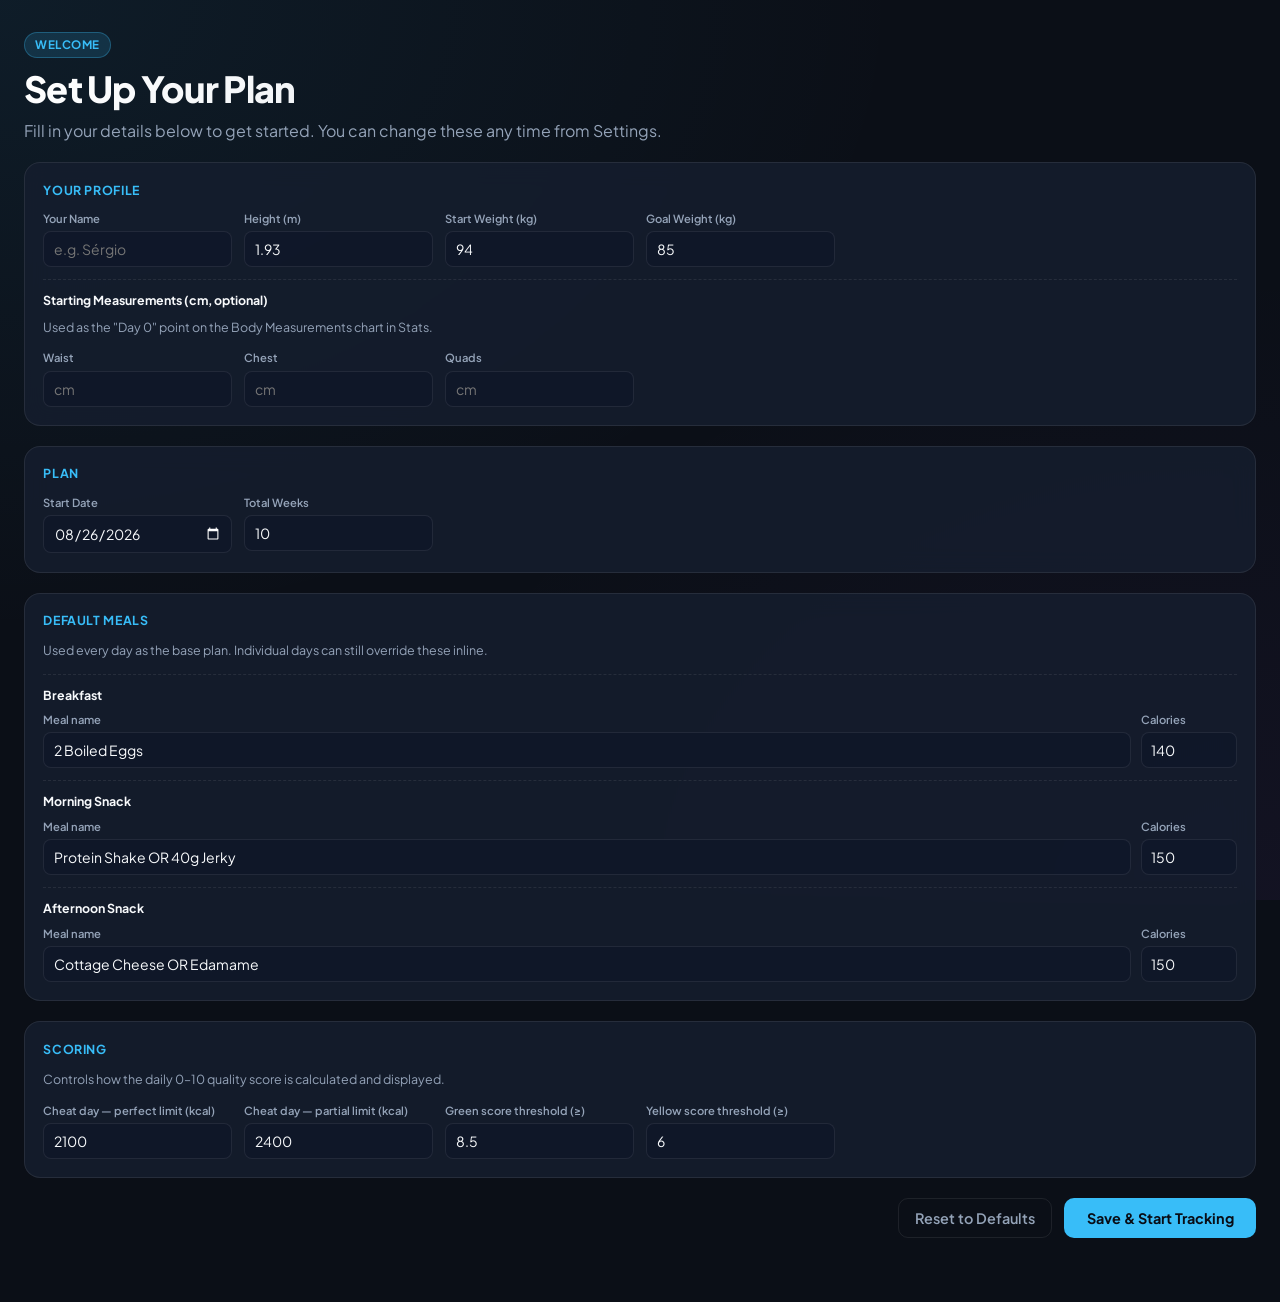
==== commit 1aa83ef0: "Add files/ folder, profile name, and starting measurements - Move meals.json and favicon.svg into a " ====
--- a/index.html
+++ b/index.html
@@ -9,11 +9,15 @@
   <link rel="preconnect" href="https://fonts.googleapis.com">
   <link rel="preconnect" href="https://fonts.gstatic.com" crossorigin>
   <link href="https://fonts.googleapis.com/css2?family=Plus+Jakarta+Sans:wght@400;500;600;700;800&display=swap" rel="stylesheet">
-  <link rel="icon" href="favicon.svg" type="image/svg+xml">
+  <link rel="icon" href="files/favicon.svg" type="image/svg+xml">
   <link rel="stylesheet" href="css/styles.css">
   <script>
-    if (!localStorage.getItem('weightLossTrackerConfig')) {
-      location.replace('config.html');
+    const _profile = new URLSearchParams(location.search).get('profile') || 'default';
+    const _cfgKey = _profile === 'default' ? 'weightLossTrackerConfig' : `weightLossTrackerConfig_${_profile}`;
+    if (!localStorage.getItem(_cfgKey)) {
+      const _dest = new URL('config.html', location.href);
+      if (_profile !== 'default') _dest.searchParams.set('profile', _profile);
+      location.replace(_dest.toString());
     }
   </script>
 </head>
@@ -21,6 +25,7 @@
 
   <header>
     <div class="brand-badge">Loading…</div>
+    <p class="welcome-line" id="welcome-line" hidden></p>
     <h1>10-Week Transformation Plan</h1>
     <p class="subtitle" id="app-subtitle">Personalized tracker. Features Mon-Sun weekly views, exercise logs, Sunday progress photos, and weighted 0-10 daily quality scores.</p>
   </header>
@@ -40,6 +45,7 @@
     <h2 class="visually-hidden">Quick Actions</h2>
     <a class="qa-btn" href="stats.html">📊<span>Charts</span></a>
     <a class="qa-btn" href="config.html">⚙️<span>Settings</span></a>
+    <button class="qa-btn" onclick="openProfileSwitcher()">👤<span>Switch Profile</span></button>
     <button class="qa-btn" onclick="openLogEntryModal()">📏<span>Log Weight & Measures</span></button>
     <button class="qa-btn" onclick="exportData()">⬇️<span>Export Backup</span></button>
     <button class="qa-btn" onclick="triggerImport()">⬆️<span>Import Backup</span></button>
--- a/css/styles.css
+++ b/css/styles.css
@@ -84,6 +84,8 @@
 
 .subtitle { color: var(--text-muted); font-size: 0.85rem; }
 
+.welcome-line { color: var(--accent); font-size: 0.95rem; font-weight: 700; }
+
 .dashboard-card {
   background: var(--card-bg);
   backdrop-filter: blur(12px);
@@ -836,6 +838,51 @@
   text-align: center;
 }
 
+/* --- Profile switcher --- */
+
+.profile-list {
+  display: flex;
+  flex-direction: column;
+  gap: 0.4rem;
+  margin-top: 0.75rem;
+}
+
+.profile-item {
+  display: flex;
+  align-items: center;
+  justify-content: space-between;
+  padding: 0.6rem 0.85rem;
+  border-radius: 10px;
+  border: 1px solid var(--card-border);
+  background: rgba(15, 23, 42, 0.5);
+  text-decoration: none;
+  color: var(--text-main);
+  font-size: 0.875rem;
+  font-weight: 600;
+  transition: border-color 0.15s;
+}
+
+.profile-item:hover { border-color: var(--card-border-hover); }
+
+.profile-item-active {
+  border-color: rgba(56, 189, 248, 0.4);
+  background: var(--accent-glow);
+}
+
+.profile-item-name { flex: 1; }
+
+.profile-item-badge {
+  font-size: 0.65rem;
+  font-weight: 700;
+  text-transform: uppercase;
+  letter-spacing: 0.05em;
+  color: var(--accent);
+  background: rgba(56, 189, 248, 0.1);
+  border: 1px solid rgba(56, 189, 248, 0.3);
+  padding: 0.15rem 0.45rem;
+  border-radius: 9999px;
+}
+
 @media (min-width: 768px) {
   body { padding: 2rem 1.5rem; }
   h1 { font-size: 2.25rem; }
